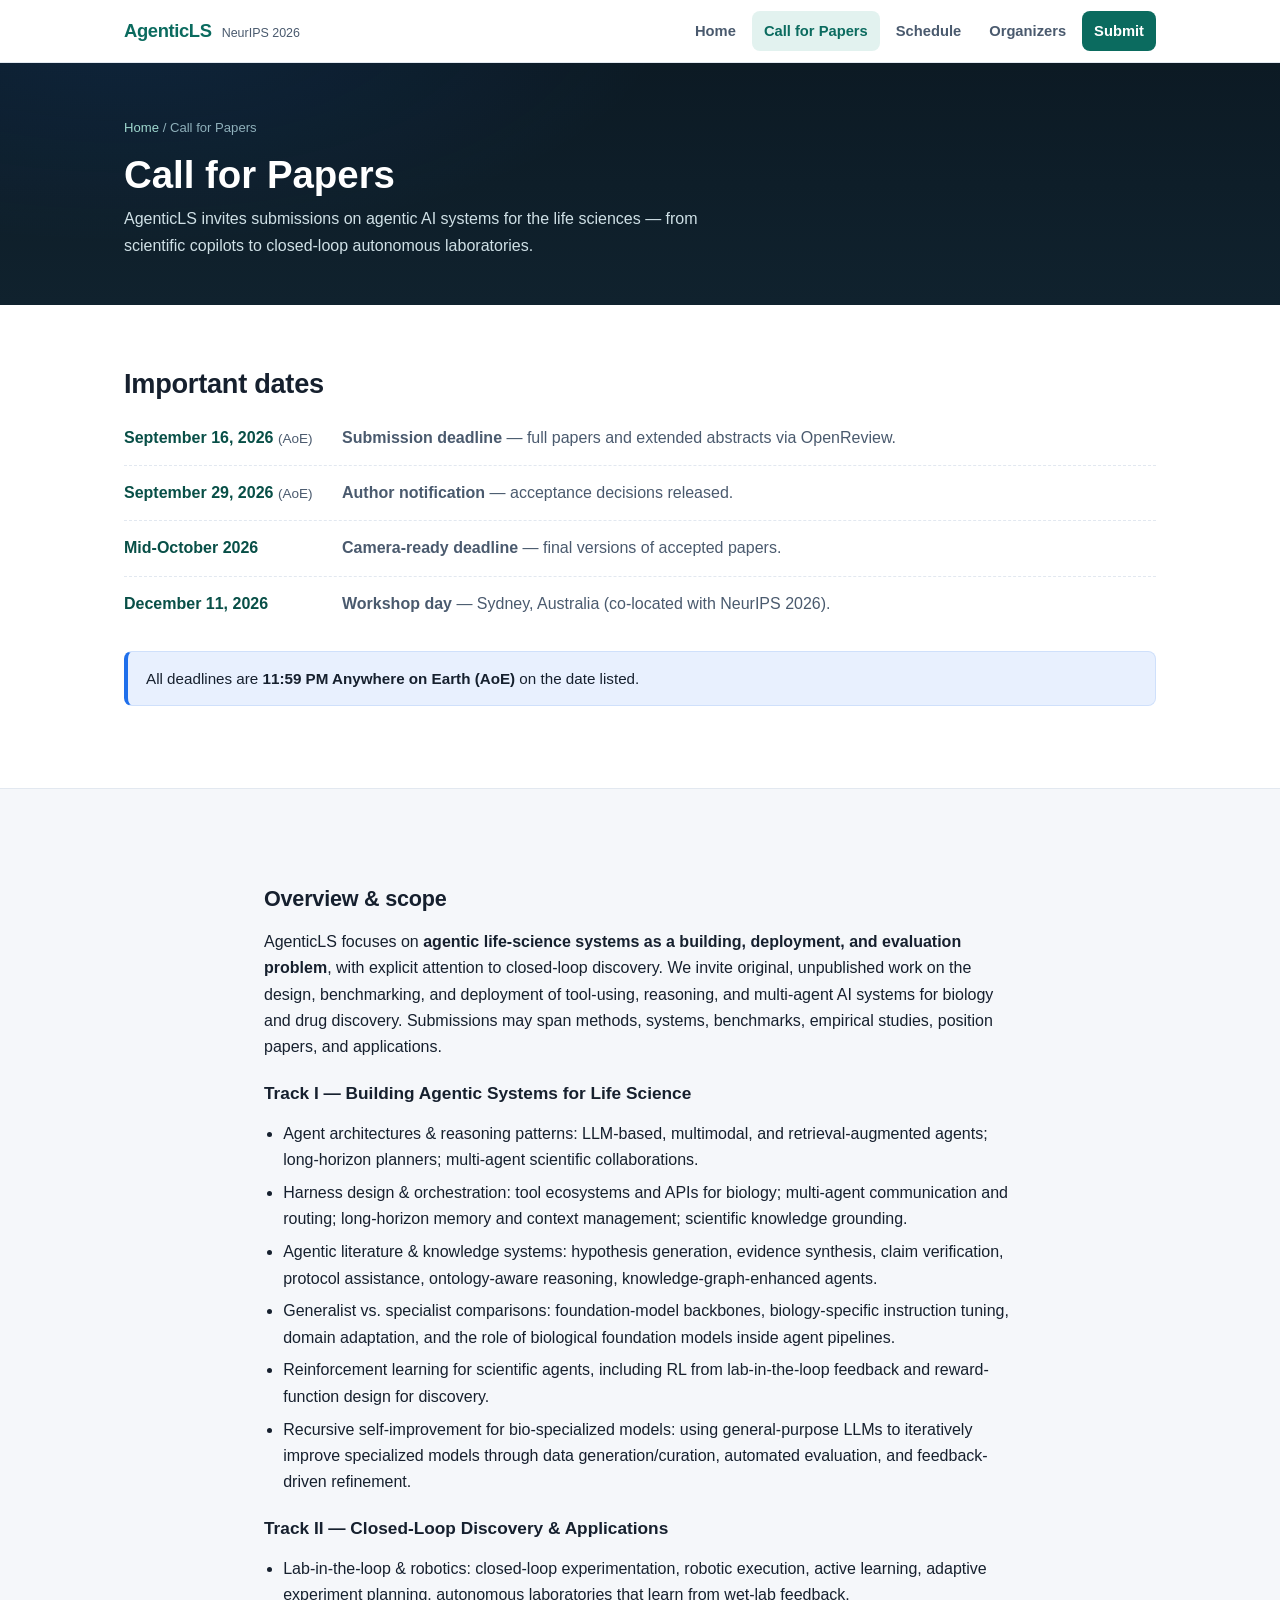
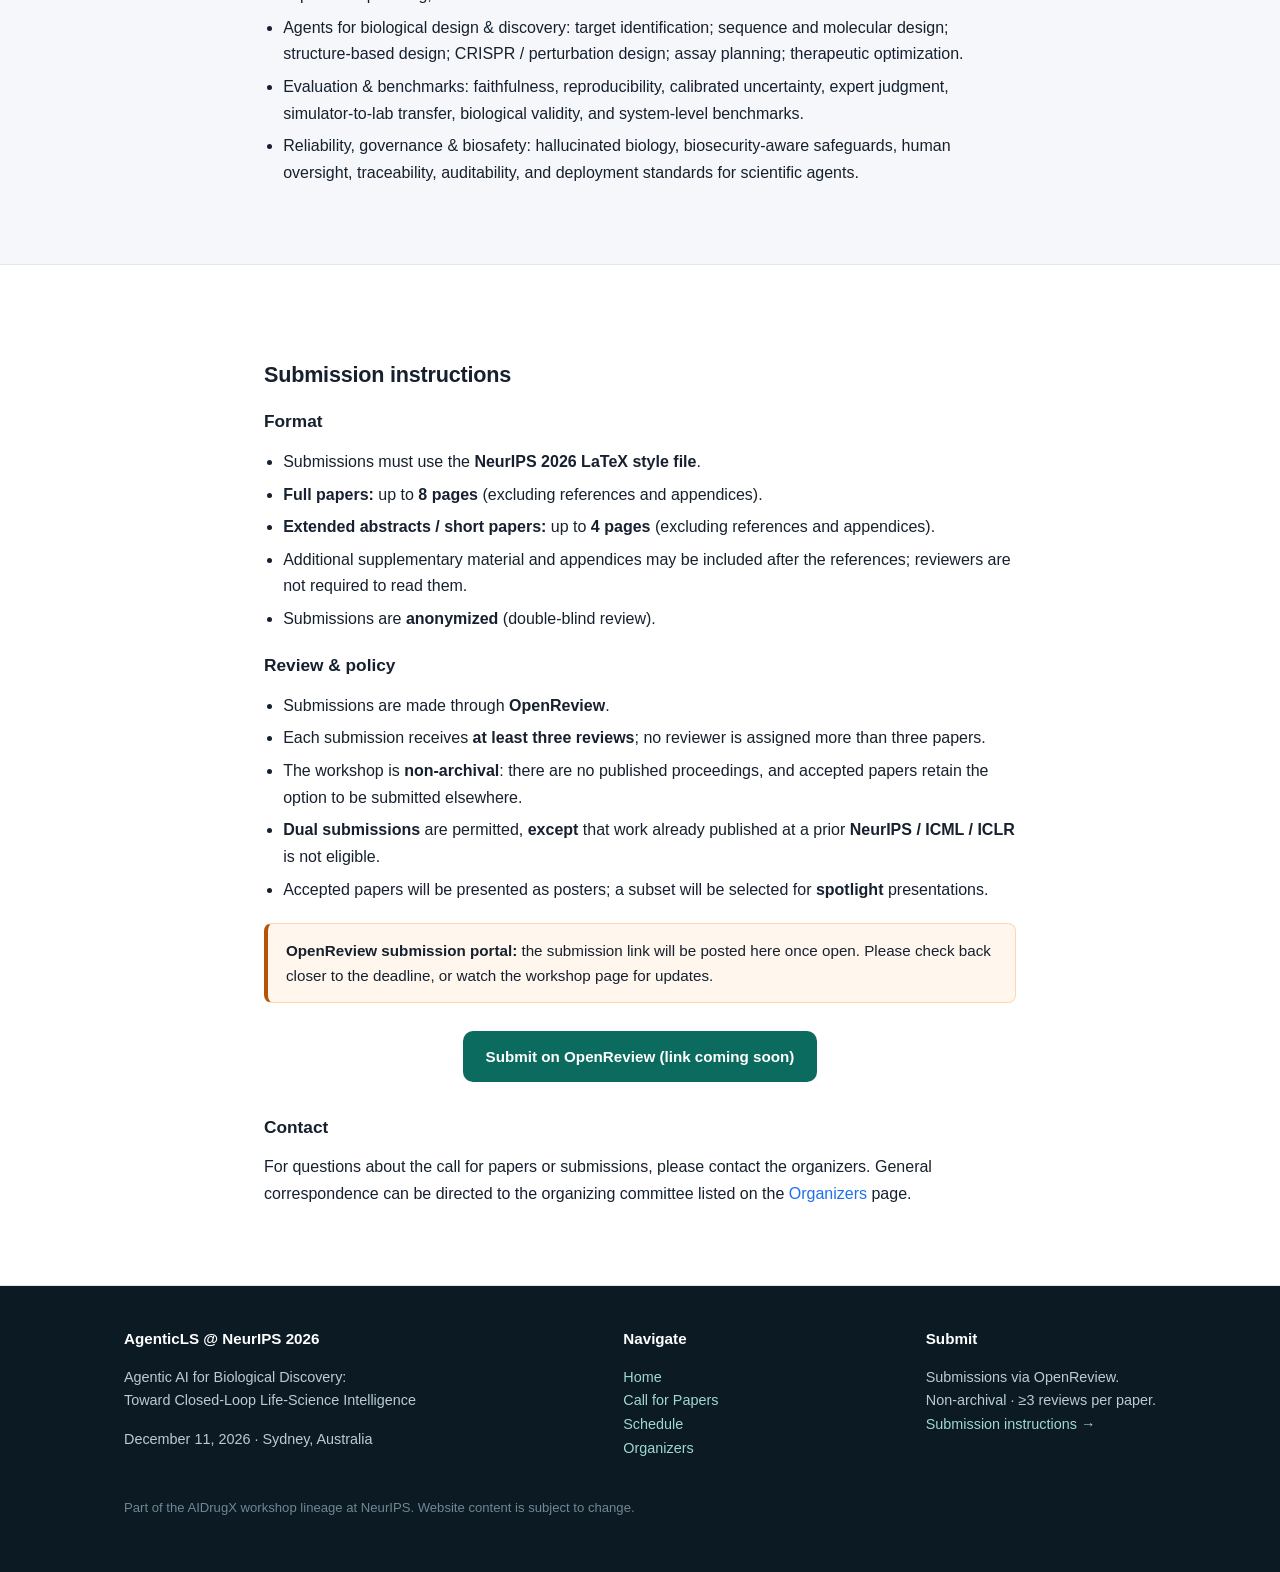
==== cfp.html @ ddc49405 "Add AgenticLS NeurIPS 2026 workshop website" ====
<!DOCTYPE html>
<html lang="en">
<head>
<meta charset="utf-8" />
<meta name="viewport" content="width=device-width, initial-scale=1" />
<title>Call for Papers — AgenticLS @ NeurIPS 2026</title>
<meta name="description" content="Call for Papers for AgenticLS, the NeurIPS 2026 workshop on Agentic AI for Biological Discovery. Submissions due September 16, 2026 (AoE)." />
<link rel="icon" href="assets/favicon.svg" type="image/svg+xml" />
<link rel="stylesheet" href="css/style.css" />
</head>
<body>

<!-- ===== NAV ===== -->
<header class="nav">
  <div class="nav-inner">
    <a class="brand" href="index.html">
      <span class="logo">AgenticLS</span>
      <span class="tag">NeurIPS 2026</span>
    </a>
    <button class="nav-toggle" aria-label="Menu" aria-expanded="false">&#9776;</button>
    <ul class="nav-links">
      <li><a href="index.html">Home</a></li>
      <li><a href="cfp.html">Call for Papers</a></li>
      <li><a href="schedule.html">Schedule</a></li>
      <li><a href="organizers.html">Organizers</a></li>
      <li class="nav-cta"><a href="cfp.html#submit">Submit</a></li>
    </ul>
  </div>
</header>

<!-- ===== PAGE HEAD ===== -->
<section class="page-head">
  <div class="wrap">
    <div class="breadcrumb"><a href="index.html">Home</a> / Call for Papers</div>
    <h1>Call for Papers</h1>
    <p>AgenticLS invites submissions on agentic AI systems for the life sciences — from scientific copilots to closed-loop autonomous laboratories.</p>
  </div>
</section>

<!-- ===== KEY DATES ===== -->
<section class="block">
  <div class="wrap">
    <h2 class="section-title">Important dates</h2>
    <ul class="timeline">
      <li>
        <div class="date">September 16, 2026 <span class="aoe">(AoE)</span></div>
        <div class="what"><b>Submission deadline</b> — full papers and extended abstracts via OpenReview.</div>
      </li>
      <li>
        <div class="date">September 29, 2026 <span class="aoe">(AoE)</span></div>
        <div class="what"><b>Author notification</b> — acceptance decisions released.</div>
      </li>
      <li>
        <div class="date">Mid-October 2026</div>
        <div class="what"><b>Camera-ready deadline</b> — final versions of accepted papers.</div>
      </li>
      <li>
        <div class="date">December 11, 2026</div>
        <div class="what"><b>Workshop day</b> — Sydney, Australia (co-located with NeurIPS 2026).</div>
      </li>
    </ul>
    <div class="notebox">All deadlines are <b>11:59 PM Anywhere on Earth (AoE)</b> on the date listed.</div>
  </div>
</section>

<!-- ===== SCOPE ===== -->
<section class="block alt">
  <div class="wrap prose">
    <h2 class="section-title">Overview &amp; scope</h2>
    <p>
      AgenticLS focuses on <b>agentic life-science systems as a building, deployment, and evaluation problem</b>,
      with explicit attention to closed-loop discovery. We invite original, unpublished work on the design,
      benchmarking, and deployment of tool-using, reasoning, and multi-agent AI systems for biology and drug
      discovery. Submissions may span methods, systems, benchmarks, empirical studies, position papers, and
      applications.
    </p>

    <h3>Track I — Building Agentic Systems for Life Science</h3>
    <ul>
      <li>Agent architectures &amp; reasoning patterns: LLM-based, multimodal, and retrieval-augmented agents; long-horizon planners; multi-agent scientific collaborations.</li>
      <li>Harness design &amp; orchestration: tool ecosystems and APIs for biology; multi-agent communication and routing; long-horizon memory and context management; scientific knowledge grounding.</li>
      <li>Agentic literature &amp; knowledge systems: hypothesis generation, evidence synthesis, claim verification, protocol assistance, ontology-aware reasoning, knowledge-graph-enhanced agents.</li>
      <li>Generalist vs. specialist comparisons: foundation-model backbones, biology-specific instruction tuning, domain adaptation, and the role of biological foundation models inside agent pipelines.</li>
      <li>Reinforcement learning for scientific agents, including RL from lab-in-the-loop feedback and reward-function design for discovery.</li>
      <li>Recursive self-improvement for bio-specialized models: using general-purpose LLMs to iteratively improve specialized models through data generation/curation, automated evaluation, and feedback-driven refinement.</li>
    </ul>

    <h3>Track II — Closed-Loop Discovery &amp; Applications</h3>
    <ul>
      <li>Lab-in-the-loop &amp; robotics: closed-loop experimentation, robotic execution, active learning, adaptive experiment planning, autonomous laboratories that learn from wet-lab feedback.</li>
      <li>Agents for biological design &amp; discovery: target identification; sequence and molecular design; structure-based design; CRISPR / perturbation design; assay planning; therapeutic optimization.</li>
      <li>Evaluation &amp; benchmarks: faithfulness, reproducibility, calibrated uncertainty, expert judgment, simulator-to-lab transfer, biological validity, and system-level benchmarks.</li>
      <li>Reliability, governance &amp; biosafety: hallucinated biology, biosecurity-aware safeguards, human oversight, traceability, auditability, and deployment standards for scientific agents.</li>
    </ul>
  </div>
</section>

<!-- ===== SUBMISSION ===== -->
<section class="block" id="submit">
  <div class="wrap prose">
    <h2 class="section-title">Submission instructions</h2>

    <h3>Format</h3>
    <ul>
      <li>Submissions must use the <b>NeurIPS 2026 LaTeX style file</b>.</li>
      <li><b>Full papers:</b> up to <b>8 pages</b> (excluding references and appendices).</li>
      <li><b>Extended abstracts / short papers:</b> up to <b>4 pages</b> (excluding references and appendices).</li>
      <li>Additional supplementary material and appendices may be included after the references; reviewers are not required to read them.</li>
      <li>Submissions are <b>anonymized</b> (double-blind review).</li>
    </ul>

    <h3>Review &amp; policy</h3>
    <ul>
      <li>Submissions are made through <b>OpenReview</b>.</li>
      <li>Each submission receives <b>at least three reviews</b>; no reviewer is assigned more than three papers.</li>
      <li>The workshop is <b>non-archival</b>: there are no published proceedings, and accepted papers retain the option to be submitted elsewhere.</li>
      <li><b>Dual submissions</b> are permitted, <b>except</b> that work already published at a prior <b>NeurIPS / ICML / ICLR</b> is not eligible.</li>
      <li>Accepted papers will be presented as posters; a subset will be selected for <b>spotlight</b> presentations.</li>
    </ul>

    <div class="notebox warn">
      <b>OpenReview submission portal:</b> the submission link will be posted here once open. Please check back
      closer to the deadline, or watch the workshop page for updates.
    </div>

    <p class="center mt">
      <a class="btn btn-primary" href="#" aria-disabled="true">Submit on OpenReview (link coming soon)</a>
    </p>

    <h3 style="margin-top:2em;">Contact</h3>
    <p>For questions about the call for papers or submissions, please contact the organizers. General
    correspondence can be directed to the organizing committee listed on the
    <a href="organizers.html">Organizers</a> page.</p>
  </div>
</section>

<!-- ===== FOOTER ===== -->
<footer>
  <div class="wrap">
    <div class="cols">
      <div>
        <h4>AgenticLS @ NeurIPS 2026</h4>
        <p>Agentic AI for Biological Discovery:<br/>Toward Closed-Loop Life-Science Intelligence</p>
        <p>December 11, 2026 &middot; Sydney, Australia</p>
      </div>
      <div>
        <h4>Navigate</h4>
        <p><a href="index.html">Home</a><br/>
           <a href="cfp.html">Call for Papers</a><br/>
           <a href="schedule.html">Schedule</a><br/>
           <a href="organizers.html">Organizers</a></p>
      </div>
      <div>
        <h4>Submit</h4>
        <p>Submissions via OpenReview.<br/>Non-archival &middot; ≥3 reviews per paper.<br/>
        <a href="cfp.html#submit">Submission instructions &rarr;</a></p>
      </div>
    </div>
    <p class="muted">Part of the AIDrugX workshop lineage at NeurIPS. Website content is subject to change.</p>
  </div>
</footer>

<script src="js/main.js"></script>
</body>
</html>
---- css/style.css ----
/* ============================================================
   AgenticLS — NeurIPS 2026 Workshop
   Stylesheet
   ============================================================ */

:root {
  --bg: #ffffff;
  --bg-alt: #f5f7fa;
  --ink: #16202e;
  --ink-soft: #4a5a6e;
  --line: #e2e8f0;
  --brand: #0b6b5f;          /* teal-green: life science */
  --brand-dark: #084f47;
  --accent: #1f6feb;         /* blue: AI / agents */
  --accent-soft: #e8f0fe;
  --brand-soft: #e2f2ef;
  --warn: #b45309;
  --max: 1080px;
  --radius: 12px;
  --shadow: 0 1px 3px rgba(16, 32, 46, .08), 0 8px 24px rgba(16, 32, 46, .06);
  --font: -apple-system, BlinkMacSystemFont, "Segoe UI", Roboto, Helvetica, Arial, sans-serif;
}

* { box-sizing: border-box; }

html { scroll-behavior: smooth; scroll-padding-top: 80px; }

body {
  margin: 0;
  font-family: var(--font);
  color: var(--ink);
  background: var(--bg);
  line-height: 1.65;
  -webkit-font-smoothing: antialiased;
}

a { color: var(--accent); text-decoration: none; }
a:hover { text-decoration: underline; }

.wrap { max-width: var(--max); margin: 0 auto; padding: 0 24px; }

h1, h2, h3 { line-height: 1.25; color: var(--ink); }
h2.section-title {
  font-size: 1.7rem;
  margin: 0 0 .35em;
  letter-spacing: -.01em;
}
.section-lead { color: var(--ink-soft); max-width: 760px; margin: 0 0 1.8em; }

section.block { padding: 62px 0; border-bottom: 1px solid var(--line); }
section.block.alt { background: var(--bg-alt); }

/* ---------- Top navigation ---------- */
.nav {
  position: sticky; top: 0; z-index: 50;
  background: rgba(255,255,255,.92);
  backdrop-filter: saturate(150%) blur(8px);
  border-bottom: 1px solid var(--line);
}
.nav-inner {
  max-width: var(--max); margin: 0 auto; padding: 0 24px;
  display: flex; align-items: center; justify-content: space-between;
  height: 62px;
}
.brand { display: flex; align-items: baseline; gap: 10px; font-weight: 700; color: var(--ink); }
.brand:hover { text-decoration: none; }
.brand .logo { color: var(--brand); font-size: 1.15rem; letter-spacing: -.02em; }
.brand .tag { font-size: .78rem; color: var(--ink-soft); font-weight: 500; }
.nav-links { display: flex; align-items: center; gap: 4px; list-style: none; margin: 0; padding: 0; }
.nav-links a {
  display: block; padding: 8px 12px; border-radius: 8px;
  color: var(--ink-soft); font-weight: 600; font-size: .92rem;
}
.nav-links a:hover { background: var(--bg-alt); color: var(--ink); text-decoration: none; }
.nav-links a.active { color: var(--brand); background: var(--brand-soft); }
.nav-cta a {
  background: var(--brand); color: #fff;
}
.nav-cta a:hover { background: var(--brand-dark); color: #fff; }
.nav-toggle {
  display: none; background: none; border: 0; cursor: pointer;
  font-size: 1.5rem; color: var(--ink); padding: 4px 8px;
}

@media (max-width: 780px) {
  .nav-toggle { display: block; }
  .nav-links {
    position: absolute; top: 62px; left: 0; right: 0;
    flex-direction: column; align-items: stretch; gap: 0;
    background: #fff; border-bottom: 1px solid var(--line);
    padding: 8px 16px 16px; box-shadow: var(--shadow);
    display: none;
  }
  .nav-links.open { display: flex; }
  .nav-links a { padding: 12px 10px; }
}

/* ---------- Hero ---------- */
.hero {
  position: relative;
  background:
    radial-gradient(1200px 500px at 15% -10%, rgba(31,111,235,.14), transparent 60%),
    radial-gradient(1000px 480px at 95% 0%, rgba(11,107,95,.16), transparent 55%),
    linear-gradient(180deg, #0c1a24 0%, #10222e 100%);
  color: #eaf2f5;
  padding: 84px 0 76px;
}
.hero .wrap { position: relative; z-index: 1; }
.hero .kicker {
  display: inline-block; font-weight: 700; letter-spacing: .06em;
  text-transform: uppercase; font-size: .76rem;
  color: #9fd8cf; background: rgba(11,107,95,.28);
  padding: 6px 12px; border-radius: 999px; margin-bottom: 18px;
}
.hero h1 {
  color: #fff; font-size: clamp(1.9rem, 4.4vw, 3rem);
  margin: 0 0 .3em; letter-spacing: -.02em; max-width: 15ch;
}
.hero .abbr { color: #7ee0d2; }
.hero .tagline { font-size: 1.12rem; color: #cfe0e6; max-width: 60ch; margin: 0 0 1.6em; }
.hero .facts { display: flex; flex-wrap: wrap; gap: 26px; margin: 0 0 30px; }
.hero .fact .label { font-size: .74rem; text-transform: uppercase; letter-spacing: .05em; color: #8fb0bb; }
.hero .fact .value { font-size: 1.05rem; font-weight: 700; color: #fff; }
.hero .btns { display: flex; flex-wrap: wrap; gap: 12px; }

.btn {
  display: inline-block; font-weight: 700; font-size: .95rem;
  padding: 12px 22px; border-radius: 10px; cursor: pointer;
  border: 1px solid transparent; transition: transform .05s ease;
}
.btn:hover { text-decoration: none; }
.btn:active { transform: translateY(1px); }
.btn-primary { background: var(--brand); color: #fff; }
.btn-primary:hover { background: var(--brand-dark); color: #fff; }
.btn-ghost { background: transparent; color: #eaf2f5; border-color: rgba(255,255,255,.35); }
.btn-ghost:hover { background: rgba(255,255,255,.1); color: #fff; }
.btn-dark { background: var(--accent); color: #fff; }
.btn-dark:hover { background: #1a5fd0; color: #fff; }

/* ---------- Page header (interior pages) ---------- */
.page-head {
  background:
    radial-gradient(900px 380px at 10% -20%, rgba(31,111,235,.12), transparent 60%),
    linear-gradient(180deg, #0c1a24 0%, #10222e 100%);
  color: #eaf2f5; padding: 54px 0 46px;
}
.page-head h1 { color: #fff; margin: 0 0 .2em; font-size: clamp(1.7rem, 3.6vw, 2.4rem); }
.page-head p { color: #cfe0e6; margin: 0; max-width: 70ch; }
.breadcrumb { font-size: .82rem; color: #8fb0bb; margin-bottom: 12px; }
.breadcrumb a { color: #9fd8cf; }

/* ---------- Info callout / dates ---------- */
.callout {
  display: flex; flex-wrap: wrap; gap: 14px 40px;
  background: var(--brand-soft); border: 1px solid #bfe3dc;
  border-radius: var(--radius); padding: 20px 24px;
}
.callout .item .k { font-size: .74rem; text-transform: uppercase; letter-spacing: .05em; color: var(--brand-dark); font-weight: 700; }
.callout .item .v { font-weight: 600; }

/* ---------- Cards / question grid ---------- */
.grid { display: grid; gap: 20px; }
.grid.cols-3 { grid-template-columns: repeat(3, 1fr); }
.grid.cols-2 { grid-template-columns: repeat(2, 1fr); }
@media (max-width: 860px) { .grid.cols-3 { grid-template-columns: 1fr; } .grid.cols-2 { grid-template-columns: 1fr; } }

.card {
  background: #fff; border: 1px solid var(--line);
  border-radius: var(--radius); padding: 22px 22px; box-shadow: var(--shadow);
}
.card h3 { margin: 0 0 .4em; font-size: 1.08rem; }
.card .num {
  display: inline-flex; align-items: center; justify-content: center;
  width: 30px; height: 30px; border-radius: 8px;
  background: var(--accent-soft); color: var(--accent); font-weight: 800;
  margin-bottom: 10px; font-size: .95rem;
}
.card p { margin: 0; color: var(--ink-soft); font-size: .95rem; }

/* ---------- Tracks / scope ---------- */
.track { background:#fff; border:1px solid var(--line); border-radius: var(--radius); padding: 24px; box-shadow: var(--shadow); }
.track h3 { margin: 0 0 .2em; color: var(--brand-dark); }
.track ul { margin: .6em 0 0; padding-left: 1.1em; }
.track li { margin: .35em 0; color: var(--ink-soft); font-size: .95rem; }
.track li b { color: var(--ink); }

/* ---------- People grids ---------- */
.people { display: grid; grid-template-columns: repeat(4, 1fr); gap: 26px 20px; }
.people.cols-3 { grid-template-columns: repeat(3, 1fr); }
@media (max-width: 900px) { .people { grid-template-columns: repeat(3, 1fr); } }
@media (max-width: 680px) { .people, .people.cols-3 { grid-template-columns: repeat(2, 1fr); } }

.person { text-align: center; }
.person .photo {
  width: 128px; height: 128px; border-radius: 50%;
  object-fit: cover; object-position: center top;
  margin: 0 auto 12px; display: block;
  border: 3px solid #fff; box-shadow: var(--shadow); background: var(--bg-alt);
}
.person .name { font-weight: 700; font-size: .98rem; }
.person .name a { color: var(--ink); }
.person .aff { font-size: .84rem; color: var(--ink-soft); margin-top: 2px; }
.person .role { font-size: .78rem; color: var(--brand); margin-top: 4px; font-weight: 600; }
.person .topic { font-size: .8rem; color: var(--ink-soft); margin-top: 6px; font-style: italic; }

/* ---------- Schedule table ---------- */
.schedule { width: 100%; border-collapse: collapse; background:#fff; border:1px solid var(--line); border-radius: var(--radius); overflow: hidden; box-shadow: var(--shadow); }
.schedule th, .schedule td { text-align: left; padding: 12px 16px; border-bottom: 1px solid var(--line); vertical-align: top; }
.schedule th { background: var(--bg-alt); font-size: .78rem; text-transform: uppercase; letter-spacing: .04em; color: var(--ink-soft); }
.schedule td.time { white-space: nowrap; font-variant-numeric: tabular-nums; font-weight: 600; color: var(--ink); width: 130px; }
.schedule tr.session td { background: var(--brand-soft); font-weight: 700; color: var(--brand-dark); }
.schedule tr.session td .sublabel { font-weight: 500; color: var(--brand-dark); opacity:.8; }
.schedule .who { font-weight: 600; }
.schedule .aff { color: var(--ink-soft); font-size: .88rem; }
.schedule .topic { color: var(--ink-soft); font-size: .88rem; }
@media (max-width: 720px) {
  .schedule, .schedule tbody, .schedule tr, .schedule td, .schedule th { display: block; }
  .schedule thead { display: none; }
  .schedule tr { border-bottom: 1px solid var(--line); padding: 6px 0; }
  .schedule td { border: 0; padding: 3px 16px; }
  .schedule td.time { width: auto; color: var(--accent); }
}

/* ---------- CFP / prose ---------- */
.prose { max-width: 800px; }
.prose h2 { font-size: 1.35rem; margin: 1.6em 0 .5em; }
.prose h3 { font-size: 1.08rem; margin: 1.3em 0 .3em; }
.prose ul { padding-left: 1.2em; }
.prose li { margin: .4em 0; }
.prose p { color: var(--ink); }

.timeline { list-style: none; padding: 0; margin: 0; }
.timeline li {
  display: flex; gap: 18px; padding: 14px 0; border-bottom: 1px dashed var(--line);
}
.timeline li:last-child { border-bottom: 0; }
.timeline .date { min-width: 200px; font-weight: 700; color: var(--brand-dark); }
.timeline .date .aoe { font-weight: 500; color: var(--ink-soft); font-size: .85rem; }
.timeline .what { color: var(--ink-soft); }

.notebox {
  background: var(--accent-soft); border: 1px solid #cfe0fb;
  border-left: 4px solid var(--accent); border-radius: 8px;
  padding: 14px 18px; margin: 20px 0; font-size: .95rem;
}
.notebox.warn { background: #fff7ed; border-color: #fed7aa; border-left-color: var(--warn); }

/* ---------- Footer ---------- */
footer {
  background: #0c1a24; color: #b9ccd4; padding: 40px 0; font-size: .9rem;
}
footer a { color: #9fd8cf; }
footer .cols { display: flex; flex-wrap: wrap; gap: 30px 60px; justify-content: space-between; }
footer h4 { color: #fff; margin: 0 0 .5em; font-size: .95rem; }
footer .muted { color: #6f8894; font-size: .82rem; margin-top: 22px; }

/* ---------- misc ---------- */
.center { text-align: center; }
.mt { margin-top: 28px; }
.pill { display:inline-block; background: var(--accent-soft); color: var(--accent); font-weight:700; font-size:.78rem; padding: 3px 10px; border-radius: 999px; }
.divider-note { color: var(--ink-soft); font-size: .9rem; }
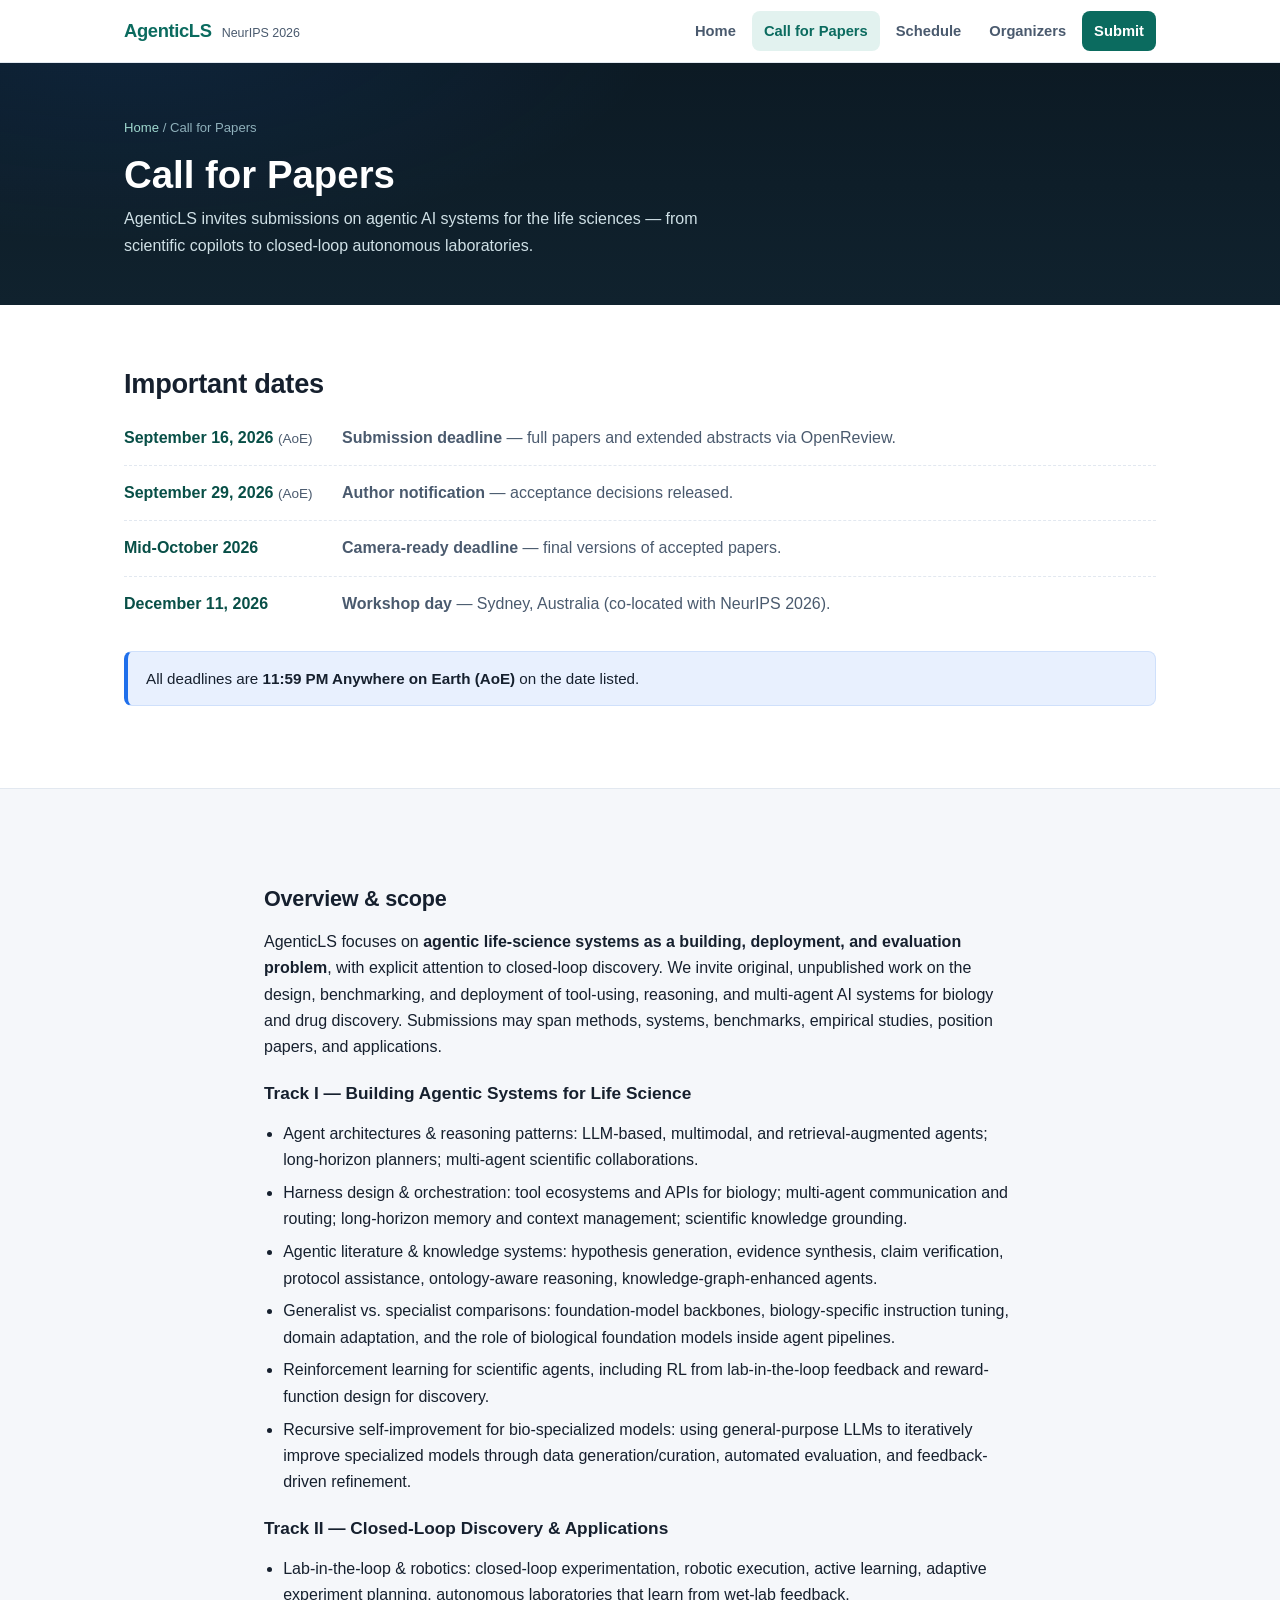
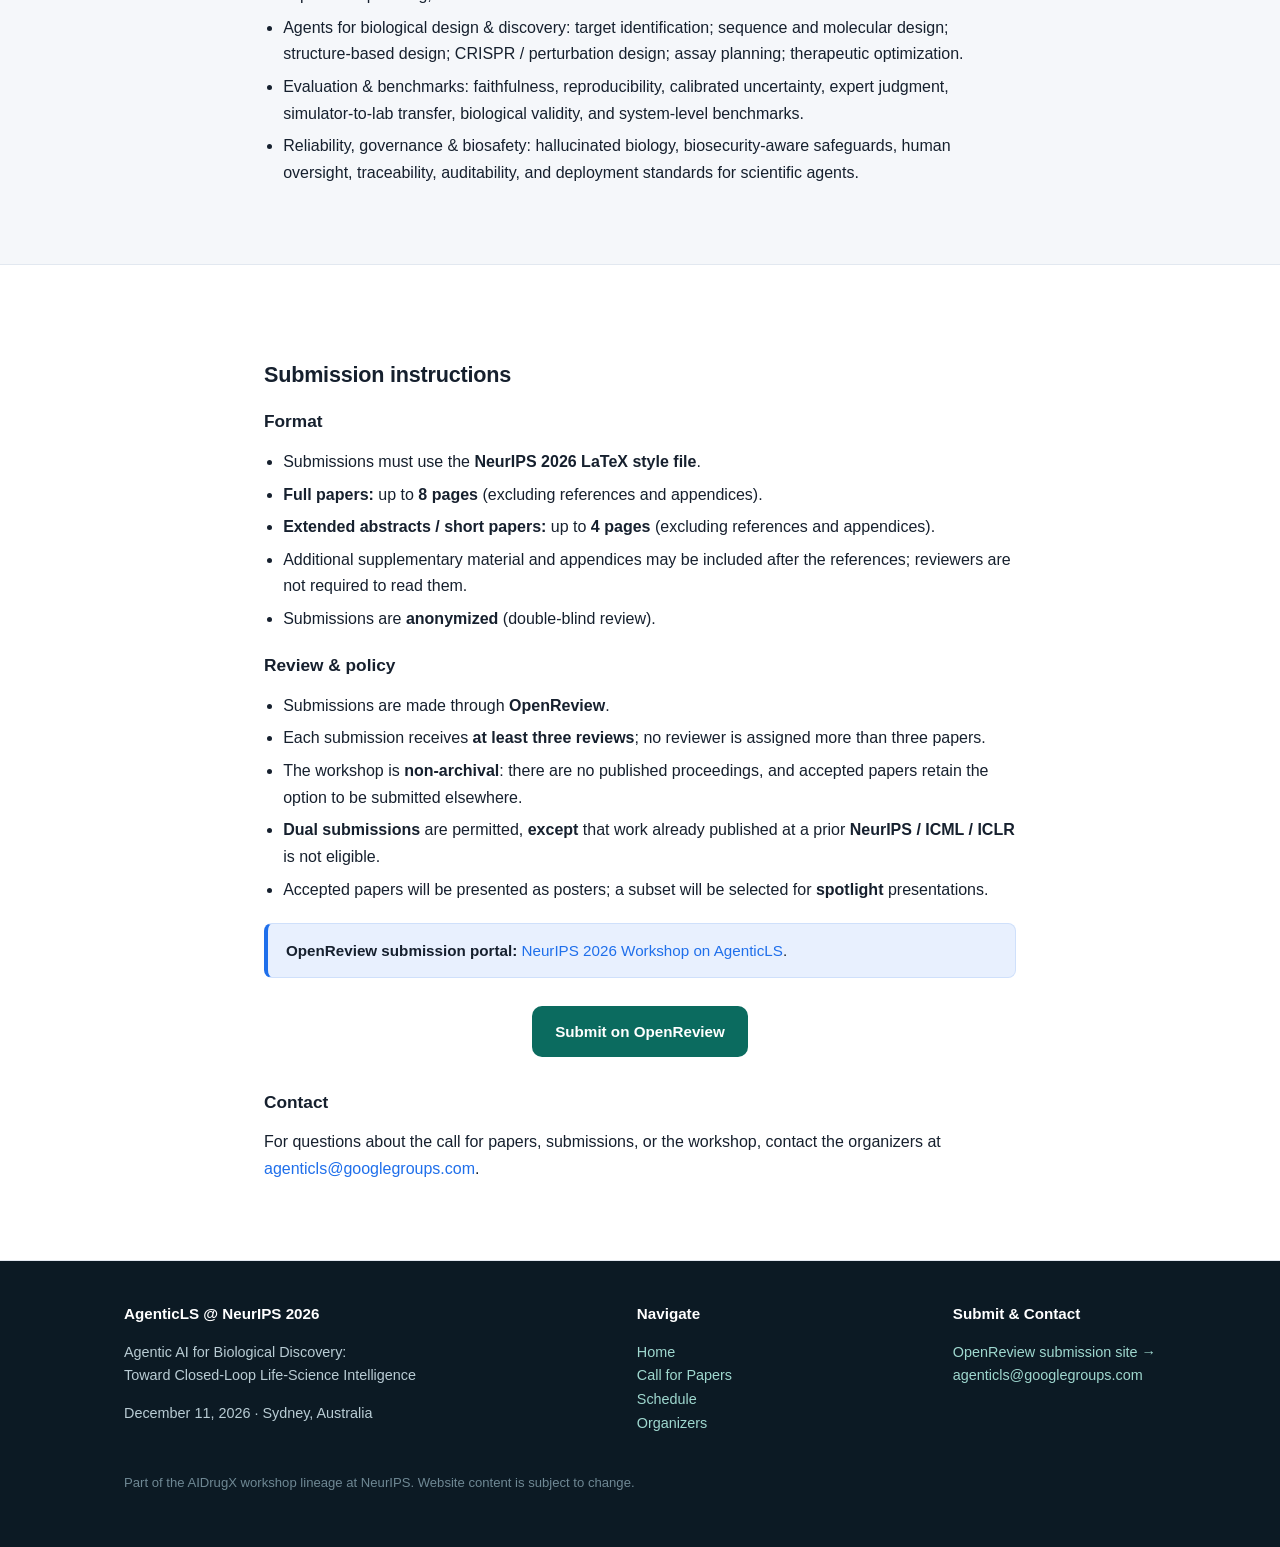
==== commit a8db6824: "Add OpenReview submission and organizer contact links" ====
--- a/cfp.html
+++ b/cfp.html
@@ -23,7 +23,7 @@
       <li><a href="cfp.html">Call for Papers</a></li>
       <li><a href="schedule.html">Schedule</a></li>
       <li><a href="organizers.html">Organizers</a></li>
-      <li class="nav-cta"><a href="cfp.html#submit">Submit</a></li>
+      <li class="nav-cta"><a href="https://openreview.net/group?id=NeurIPS.cc/2026/Workshop/AgenticLS">Submit</a></li>
     </ul>
   </div>
 </header>
@@ -118,19 +118,18 @@
       <li>Accepted papers will be presented as posters; a subset will be selected for <b>spotlight</b> presentations.</li>
     </ul>
 
-    <div class="notebox warn">
-      <b>OpenReview submission portal:</b> the submission link will be posted here once open. Please check back
-      closer to the deadline, or watch the workshop page for updates.
+    <div class="notebox">
+      <b>OpenReview submission portal:</b>
+      <a href="https://openreview.net/group?id=NeurIPS.cc/2026/Workshop/AgenticLS">NeurIPS 2026 Workshop on AgenticLS</a>.
     </div>
 
     <p class="center mt">
-      <a class="btn btn-primary" href="#" aria-disabled="true">Submit on OpenReview (link coming soon)</a>
+      <a class="btn btn-primary" href="https://openreview.net/group?id=NeurIPS.cc/2026/Workshop/AgenticLS">Submit on OpenReview</a>
     </p>
 
     <h3 style="margin-top:2em;">Contact</h3>
-    <p>For questions about the call for papers or submissions, please contact the organizers. General
-    correspondence can be directed to the organizing committee listed on the
-    <a href="organizers.html">Organizers</a> page.</p>
+    <p>For questions about the call for papers, submissions, or the workshop, contact the organizers at
+    <a href="mailto:agenticls@googlegroups.com">agenticls@googlegroups.com</a>.</p>
   </div>
 </section>
 
@@ -151,9 +150,9 @@
            <a href="organizers.html">Organizers</a></p>
       </div>
       <div>
-        <h4>Submit</h4>
-        <p>Submissions via OpenReview.<br/>Non-archival &middot; ≥3 reviews per paper.<br/>
-        <a href="cfp.html#submit">Submission instructions &rarr;</a></p>
+        <h4>Submit &amp; Contact</h4>
+        <p><a href="https://openreview.net/group?id=NeurIPS.cc/2026/Workshop/AgenticLS">OpenReview submission site &rarr;</a><br/>
+        <a href="mailto:agenticls@googlegroups.com">agenticls@googlegroups.com</a></p>
       </div>
     </div>
     <p class="muted">Part of the AIDrugX workshop lineage at NeurIPS. Website content is subject to change.</p>
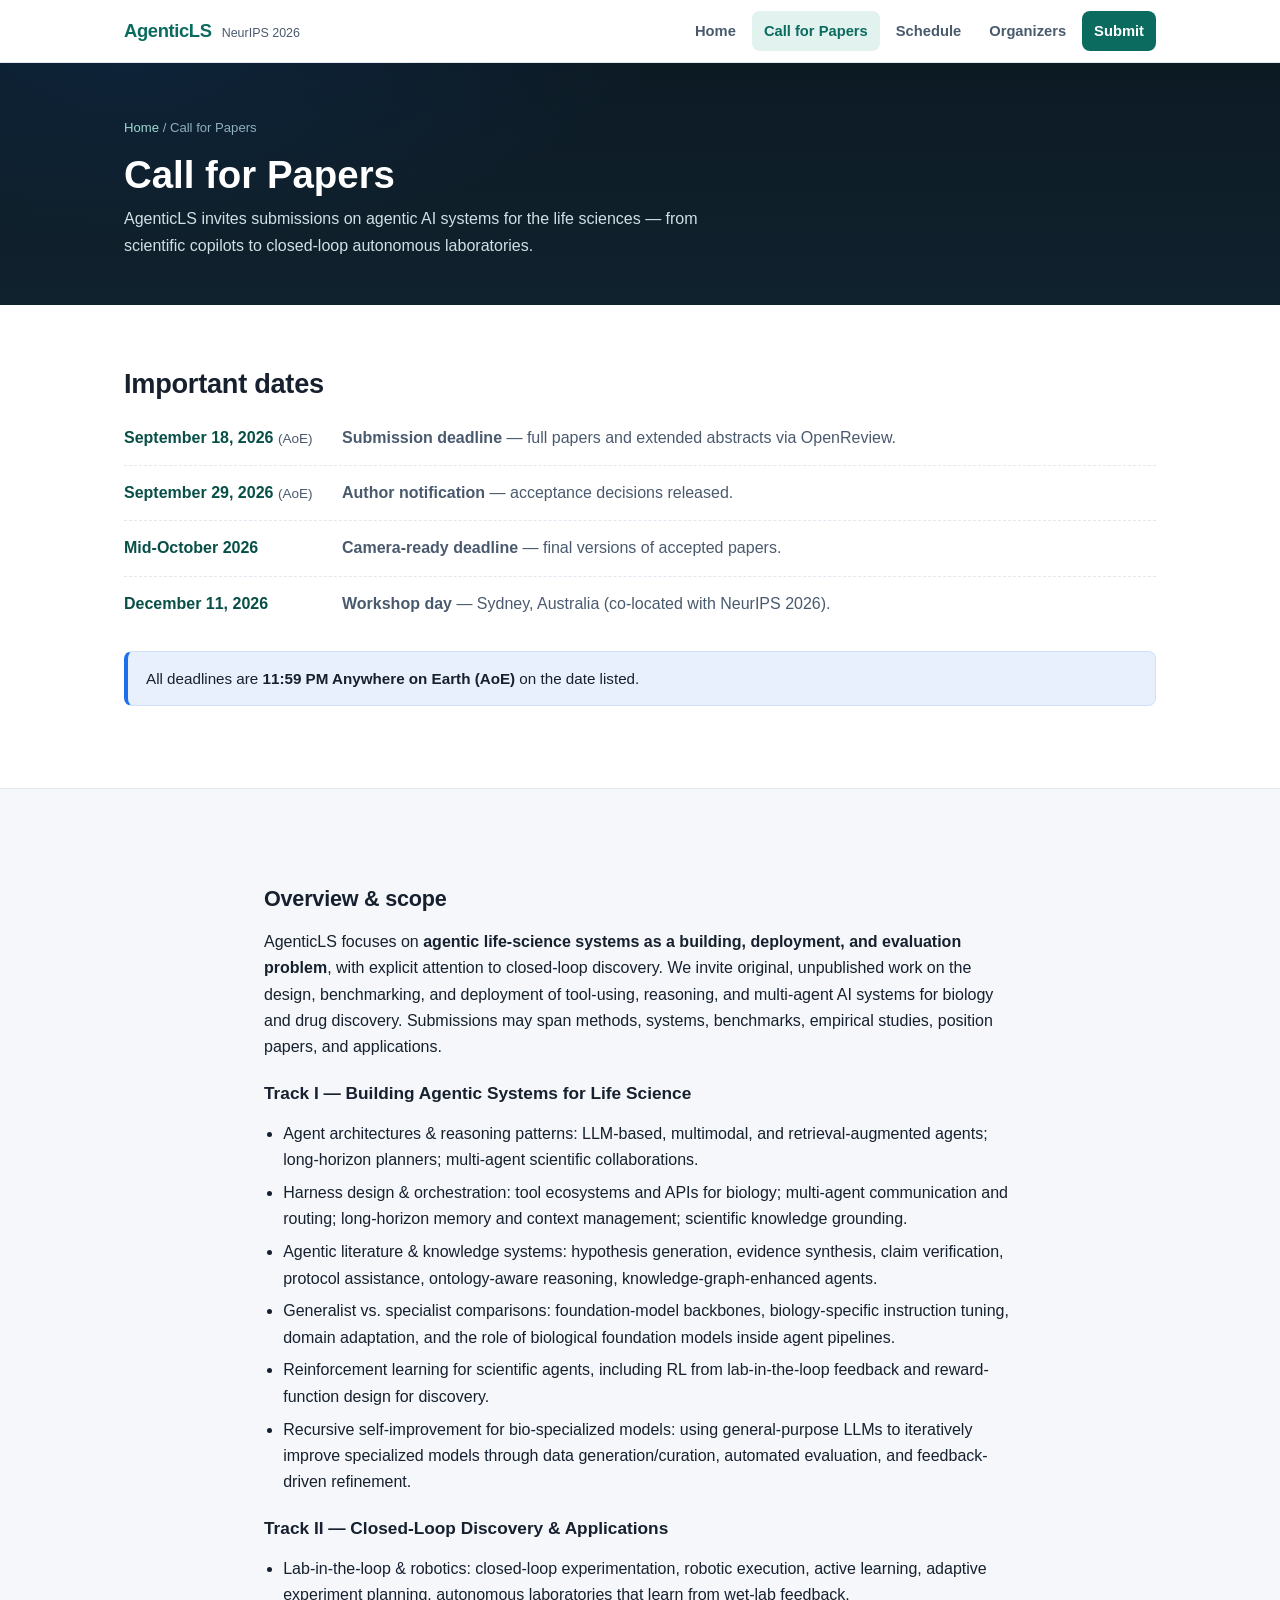
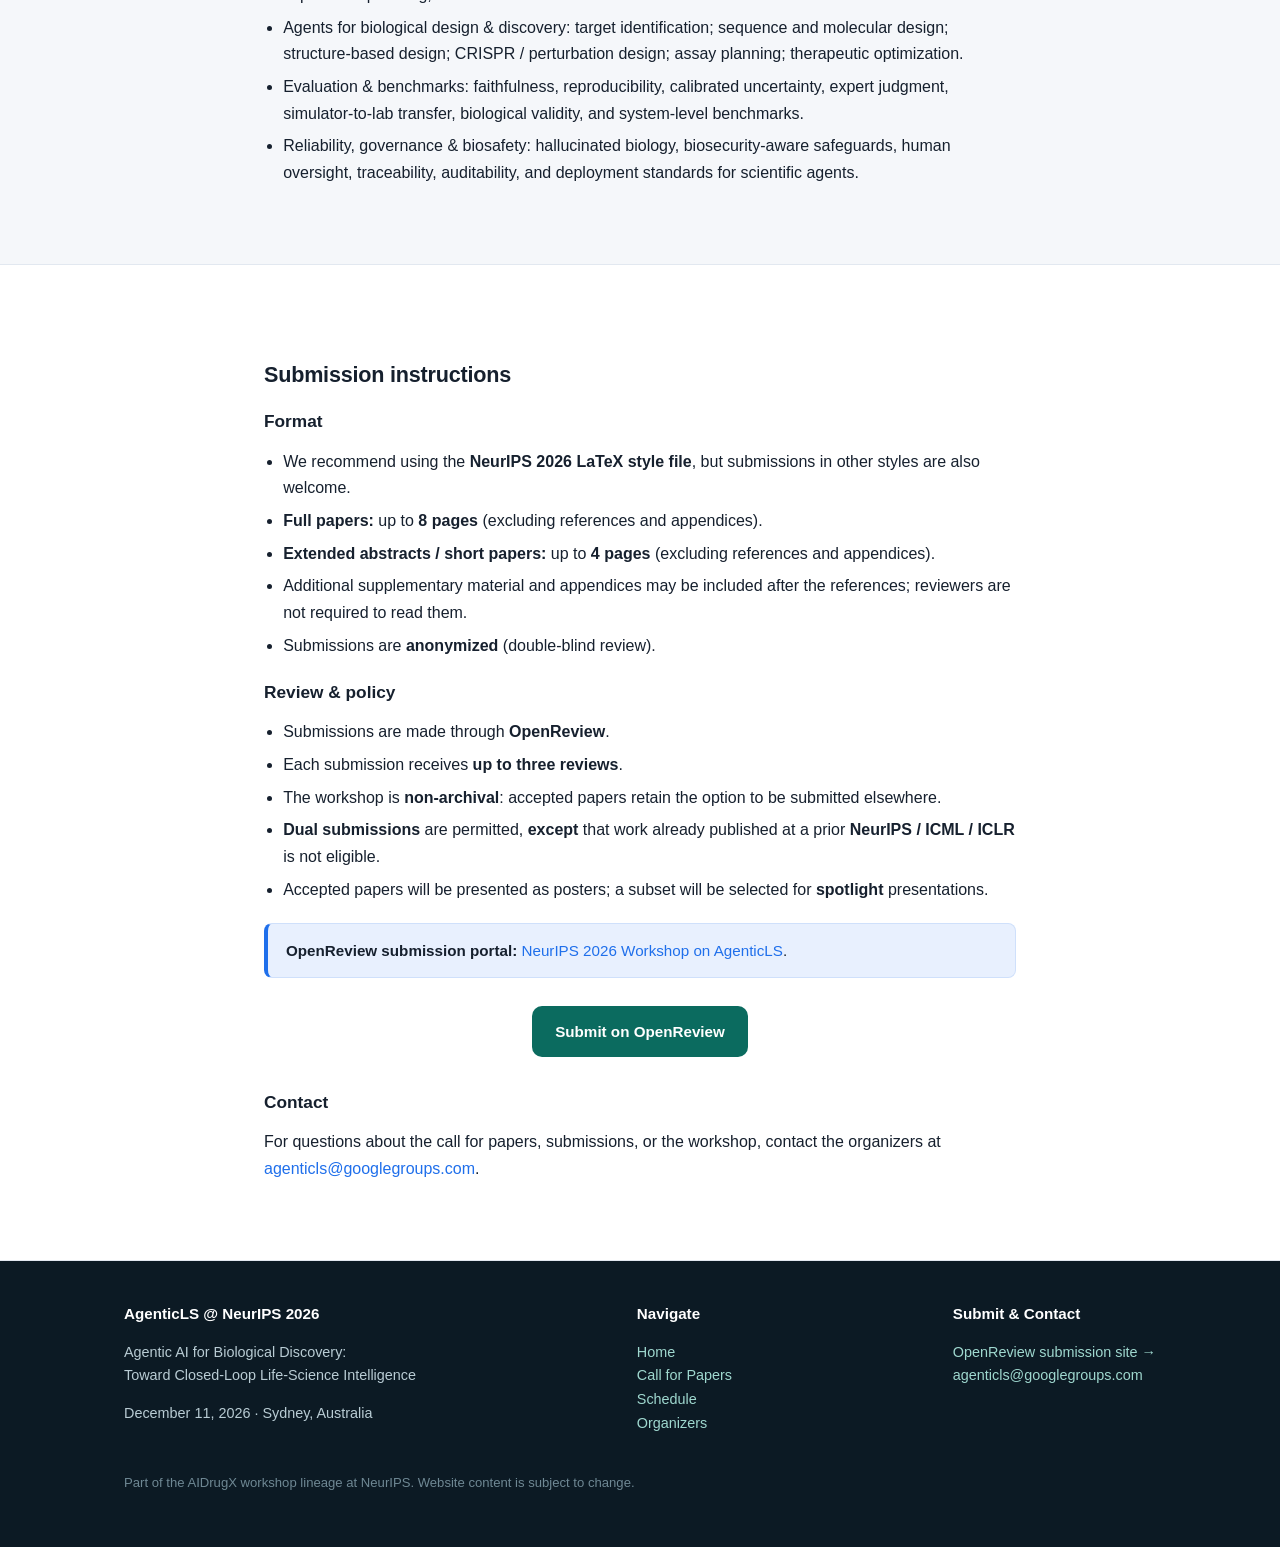
==== commit 8fcbdd11: "Update submission details and confirmed participants" ====
--- a/cfp.html
+++ b/cfp.html
@@ -4,7 +4,7 @@
 <meta charset="utf-8" />
 <meta name="viewport" content="width=device-width, initial-scale=1" />
 <title>Call for Papers — AgenticLS @ NeurIPS 2026</title>
-<meta name="description" content="Call for Papers for AgenticLS, the NeurIPS 2026 workshop on Agentic AI for Biological Discovery. Submissions due September 16, 2026 (AoE)." />
+<meta name="description" content="Call for Papers for AgenticLS, the NeurIPS 2026 workshop on Agentic AI for Biological Discovery. Submissions due September 18, 2026 (AoE)." />
 <link rel="icon" href="assets/favicon.svg" type="image/svg+xml" />
 <link rel="stylesheet" href="css/style.css" />
 </head>
@@ -43,7 +43,7 @@
     <h2 class="section-title">Important dates</h2>
     <ul class="timeline">
       <li>
-        <div class="date">September 16, 2026 <span class="aoe">(AoE)</span></div>
+        <div class="date">September 18, 2026 <span class="aoe">(AoE)</span></div>
         <div class="what"><b>Submission deadline</b> — full papers and extended abstracts via OpenReview.</div>
       </li>
       <li>
@@ -102,7 +102,7 @@
 
     <h3>Format</h3>
     <ul>
-      <li>Submissions must use the <b>NeurIPS 2026 LaTeX style file</b>.</li>
+      <li>We recommend using the <b>NeurIPS 2026 LaTeX style file</b>, but submissions in other styles are also welcome.</li>
       <li><b>Full papers:</b> up to <b>8 pages</b> (excluding references and appendices).</li>
       <li><b>Extended abstracts / short papers:</b> up to <b>4 pages</b> (excluding references and appendices).</li>
       <li>Additional supplementary material and appendices may be included after the references; reviewers are not required to read them.</li>
@@ -112,8 +112,8 @@
     <h3>Review &amp; policy</h3>
     <ul>
       <li>Submissions are made through <b>OpenReview</b>.</li>
-      <li>Each submission receives <b>at least three reviews</b>; no reviewer is assigned more than three papers.</li>
-      <li>The workshop is <b>non-archival</b>: there are no published proceedings, and accepted papers retain the option to be submitted elsewhere.</li>
+      <li>Each submission receives <b>up to three reviews</b>.</li>
+      <li>The workshop is <b>non-archival</b>: accepted papers retain the option to be submitted elsewhere.</li>
       <li><b>Dual submissions</b> are permitted, <b>except</b> that work already published at a prior <b>NeurIPS / ICML / ICLR</b> is not eligible.</li>
       <li>Accepted papers will be presented as posters; a subset will be selected for <b>spotlight</b> presentations.</li>
     </ul>
--- a/css/style.css
+++ b/css/style.css
@@ -107,10 +107,11 @@
 }
 .hero .wrap { position: relative; z-index: 1; }
 .hero .kicker {
-  display: inline-block; font-weight: 700; letter-spacing: .06em;
-  text-transform: uppercase; font-size: .76rem;
-  color: #9fd8cf; background: rgba(11,107,95,.28);
-  padding: 6px 12px; border-radius: 999px; margin-bottom: 18px;
+  display: inline-block; font-weight: 800; letter-spacing: .08em;
+  text-transform: uppercase; font-size: clamp(1rem, 2vw, 1.25rem);
+  color: #d5fff8; background: rgba(11,107,95,.52);
+  padding: 10px 18px; border: 1px solid rgba(126,224,210,.55);
+  border-radius: 999px; margin-bottom: 22px;
 }
 .hero h1 {
   color: #fff; font-size: clamp(1.9rem, 4.4vw, 3rem);
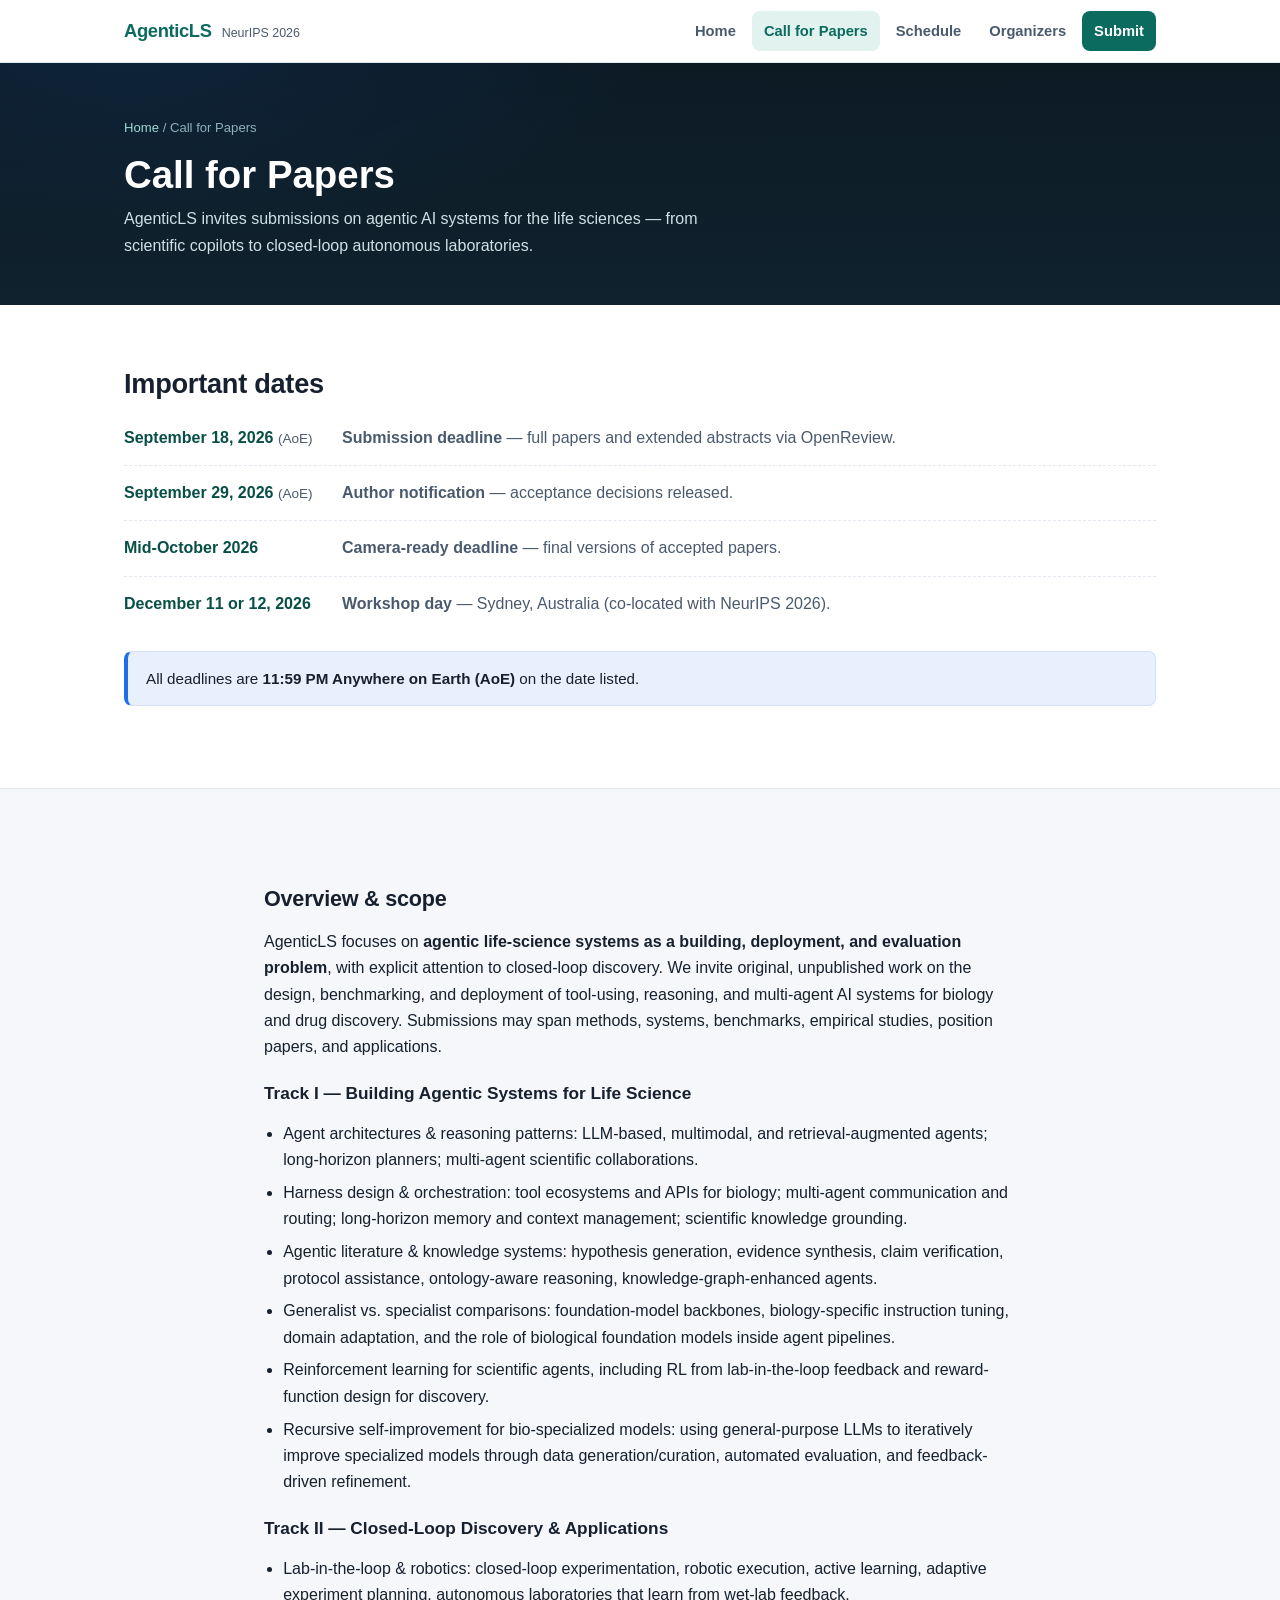
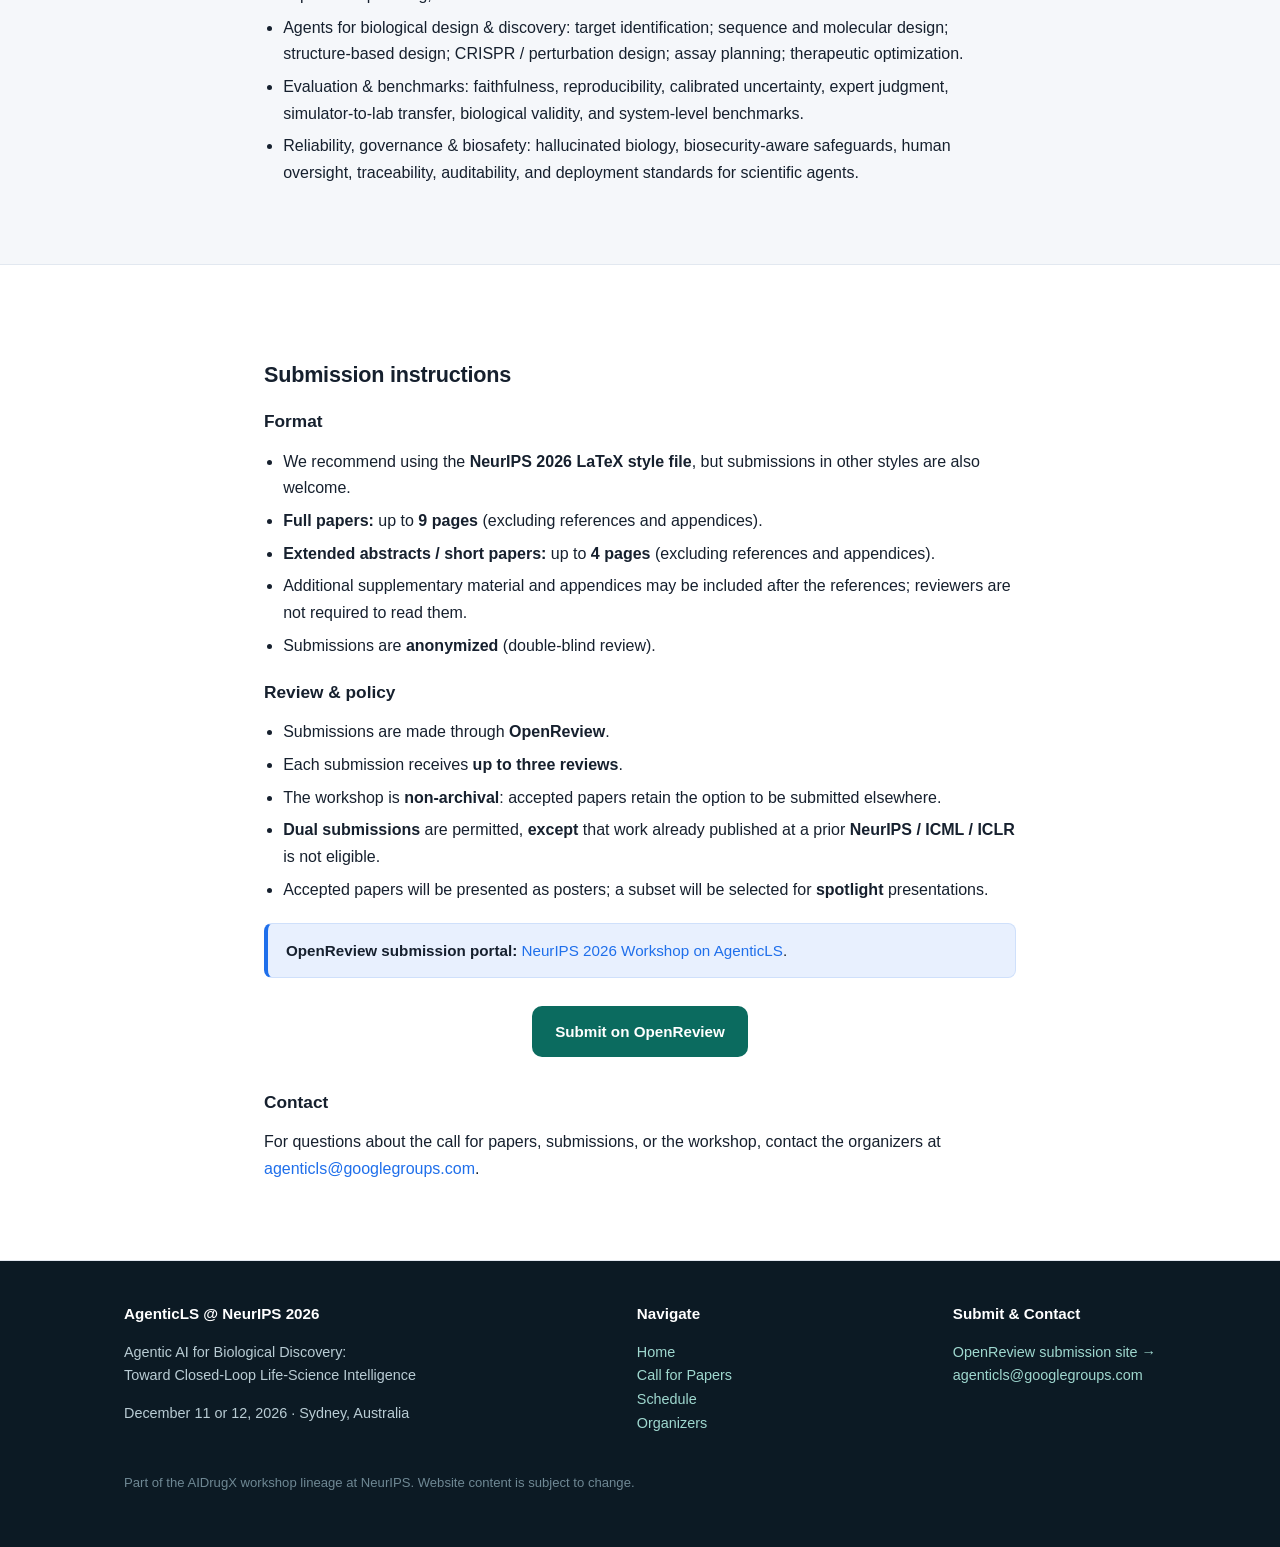
==== commit a27c0606: "Update workshop date, page limit, and poster details" ====
--- a/cfp.html
+++ b/cfp.html
@@ -55,7 +55,7 @@
         <div class="what"><b>Camera-ready deadline</b> — final versions of accepted papers.</div>
       </li>
       <li>
-        <div class="date">December 11, 2026</div>
+        <div class="date">December 11 or 12, 2026</div>
         <div class="what"><b>Workshop day</b> — Sydney, Australia (co-located with NeurIPS 2026).</div>
       </li>
     </ul>
@@ -103,7 +103,7 @@
     <h3>Format</h3>
     <ul>
       <li>We recommend using the <b>NeurIPS 2026 LaTeX style file</b>, but submissions in other styles are also welcome.</li>
-      <li><b>Full papers:</b> up to <b>8 pages</b> (excluding references and appendices).</li>
+      <li><b>Full papers:</b> up to <b>9 pages</b> (excluding references and appendices).</li>
       <li><b>Extended abstracts / short papers:</b> up to <b>4 pages</b> (excluding references and appendices).</li>
       <li>Additional supplementary material and appendices may be included after the references; reviewers are not required to read them.</li>
       <li>Submissions are <b>anonymized</b> (double-blind review).</li>
@@ -140,7 +140,7 @@
       <div>
         <h4>AgenticLS @ NeurIPS 2026</h4>
         <p>Agentic AI for Biological Discovery:<br/>Toward Closed-Loop Life-Science Intelligence</p>
-        <p>December 11, 2026 &middot; Sydney, Australia</p>
+        <p>December 11 or 12, 2026 &middot; Sydney, Australia</p>
       </div>
       <div>
         <h4>Navigate</h4>
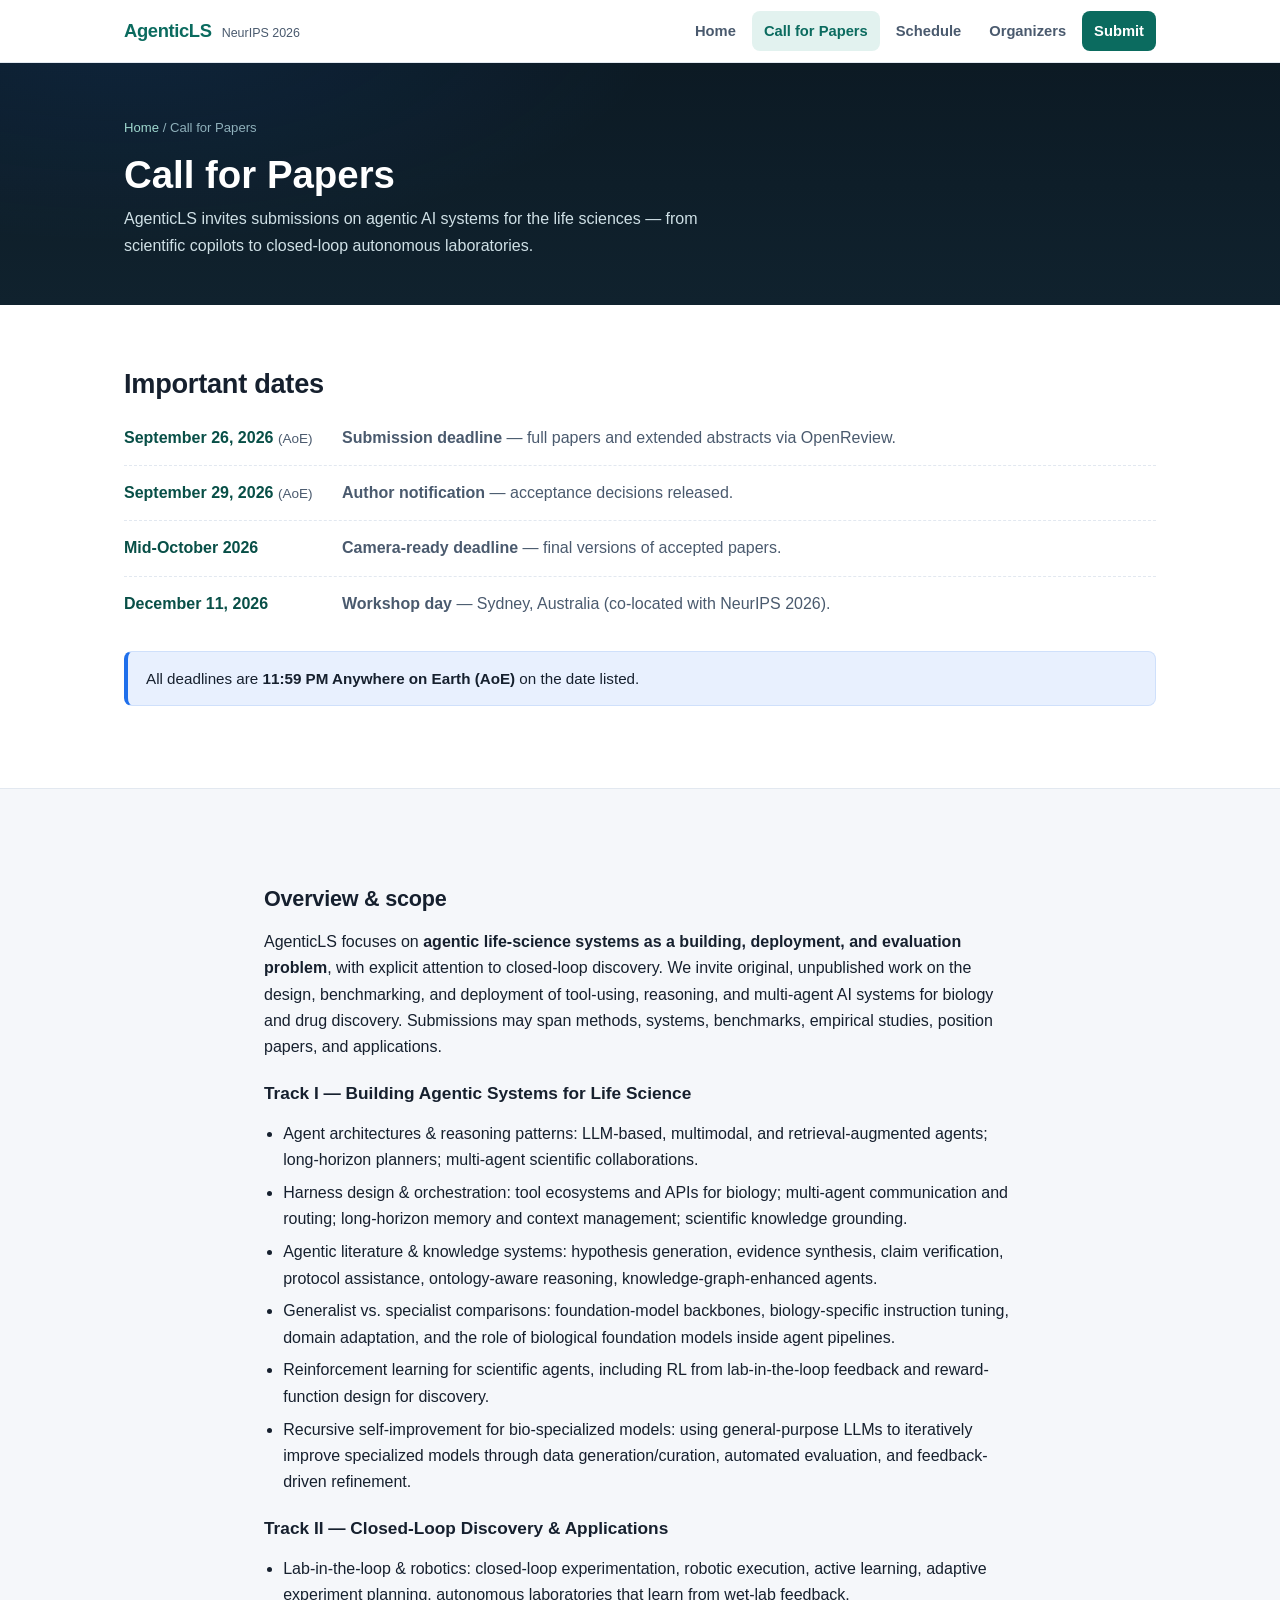
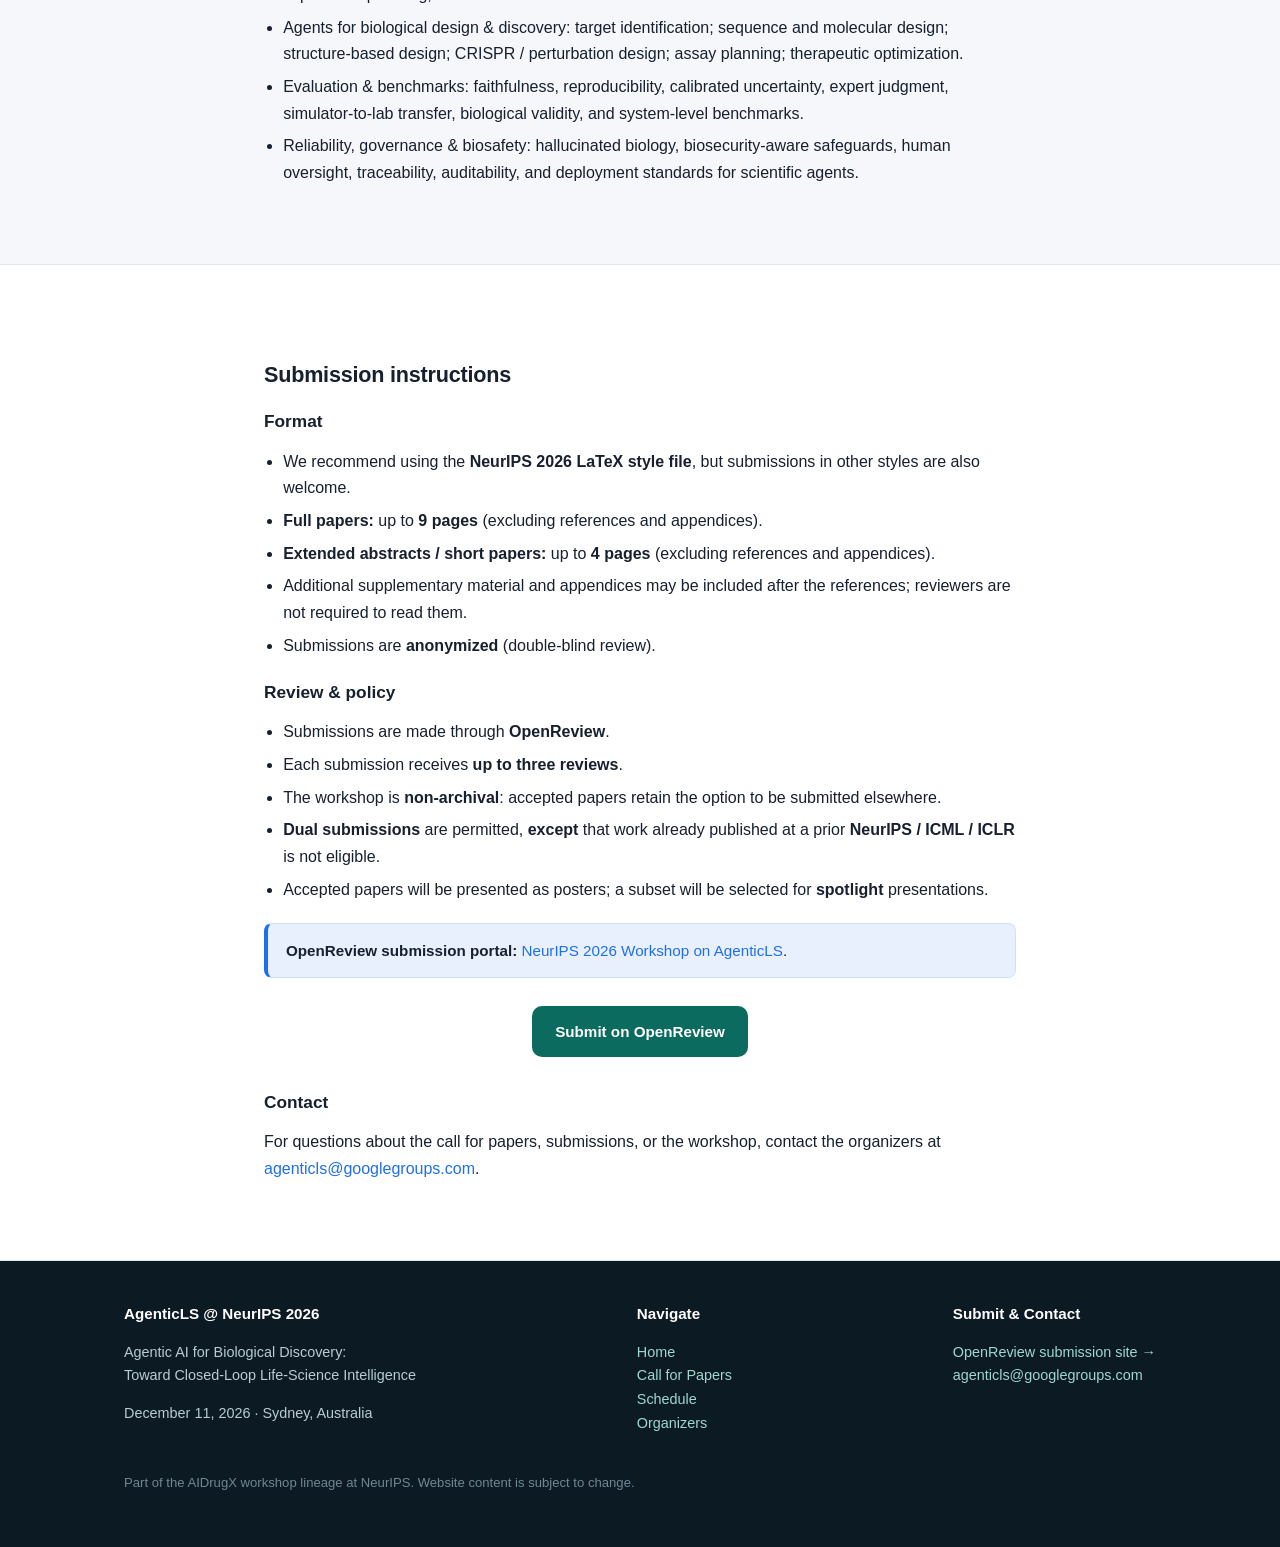
==== commit 7fa3e6c9: "Update submission deadline and workshop date" ====
--- a/cfp.html
+++ b/cfp.html
@@ -4,7 +4,7 @@
 <meta charset="utf-8" />
 <meta name="viewport" content="width=device-width, initial-scale=1" />
 <title>Call for Papers — AgenticLS @ NeurIPS 2026</title>
-<meta name="description" content="Call for Papers for AgenticLS, the NeurIPS 2026 workshop on Agentic AI for Biological Discovery. Submissions due September 18, 2026 (AoE)." />
+<meta name="description" content="Call for Papers for AgenticLS, the NeurIPS 2026 workshop on Agentic AI for Biological Discovery. Submissions due September 26, 2026 (AoE)." />
 <link rel="icon" href="assets/favicon.svg" type="image/svg+xml" />
 <link rel="stylesheet" href="css/style.css" />
 </head>
@@ -43,7 +43,7 @@
     <h2 class="section-title">Important dates</h2>
     <ul class="timeline">
       <li>
-        <div class="date">September 18, 2026 <span class="aoe">(AoE)</span></div>
+        <div class="date">September 26, 2026 <span class="aoe">(AoE)</span></div>
         <div class="what"><b>Submission deadline</b> — full papers and extended abstracts via OpenReview.</div>
       </li>
       <li>
@@ -55,7 +55,7 @@
         <div class="what"><b>Camera-ready deadline</b> — final versions of accepted papers.</div>
       </li>
       <li>
-        <div class="date">December 11 or 12, 2026</div>
+        <div class="date">December 11, 2026</div>
         <div class="what"><b>Workshop day</b> — Sydney, Australia (co-located with NeurIPS 2026).</div>
       </li>
     </ul>
@@ -140,7 +140,7 @@
       <div>
         <h4>AgenticLS @ NeurIPS 2026</h4>
         <p>Agentic AI for Biological Discovery:<br/>Toward Closed-Loop Life-Science Intelligence</p>
-        <p>December 11 or 12, 2026 &middot; Sydney, Australia</p>
+        <p>December 11, 2026 &middot; Sydney, Australia</p>
       </div>
       <div>
         <h4>Navigate</h4>
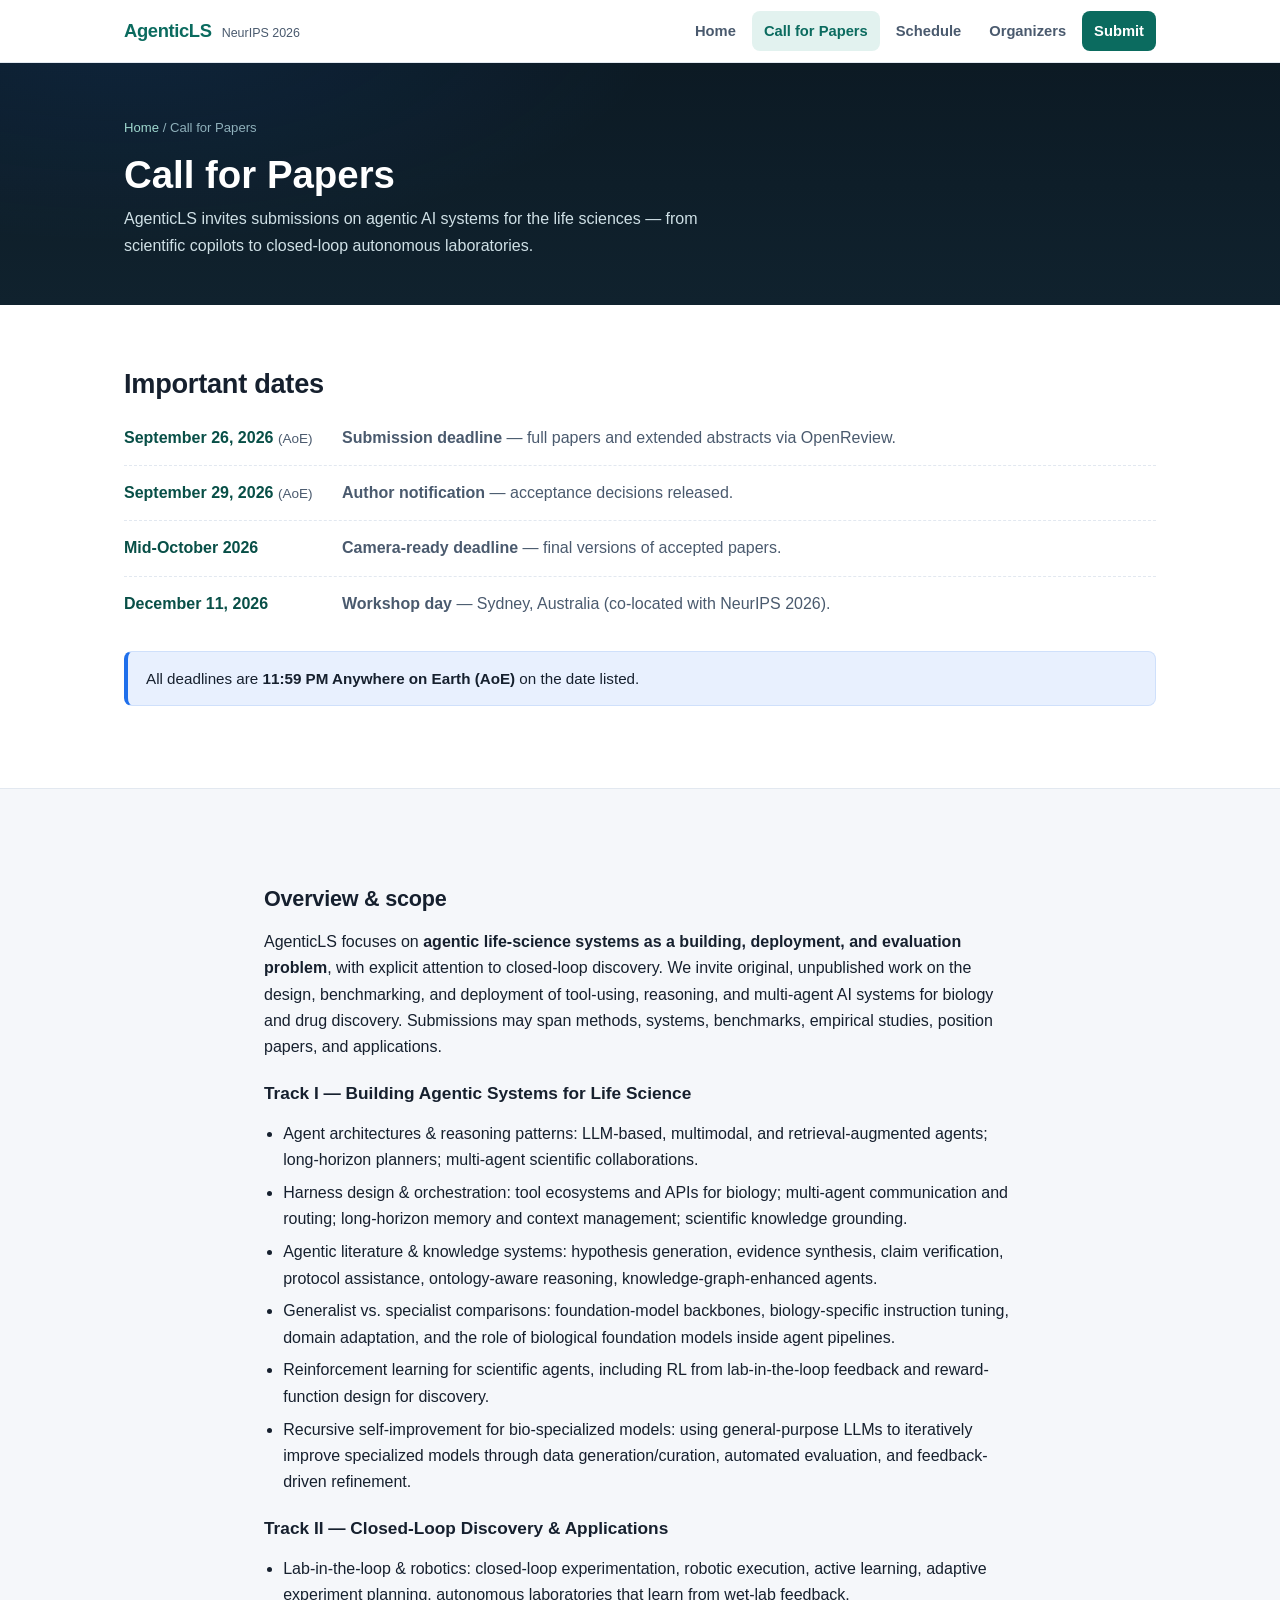
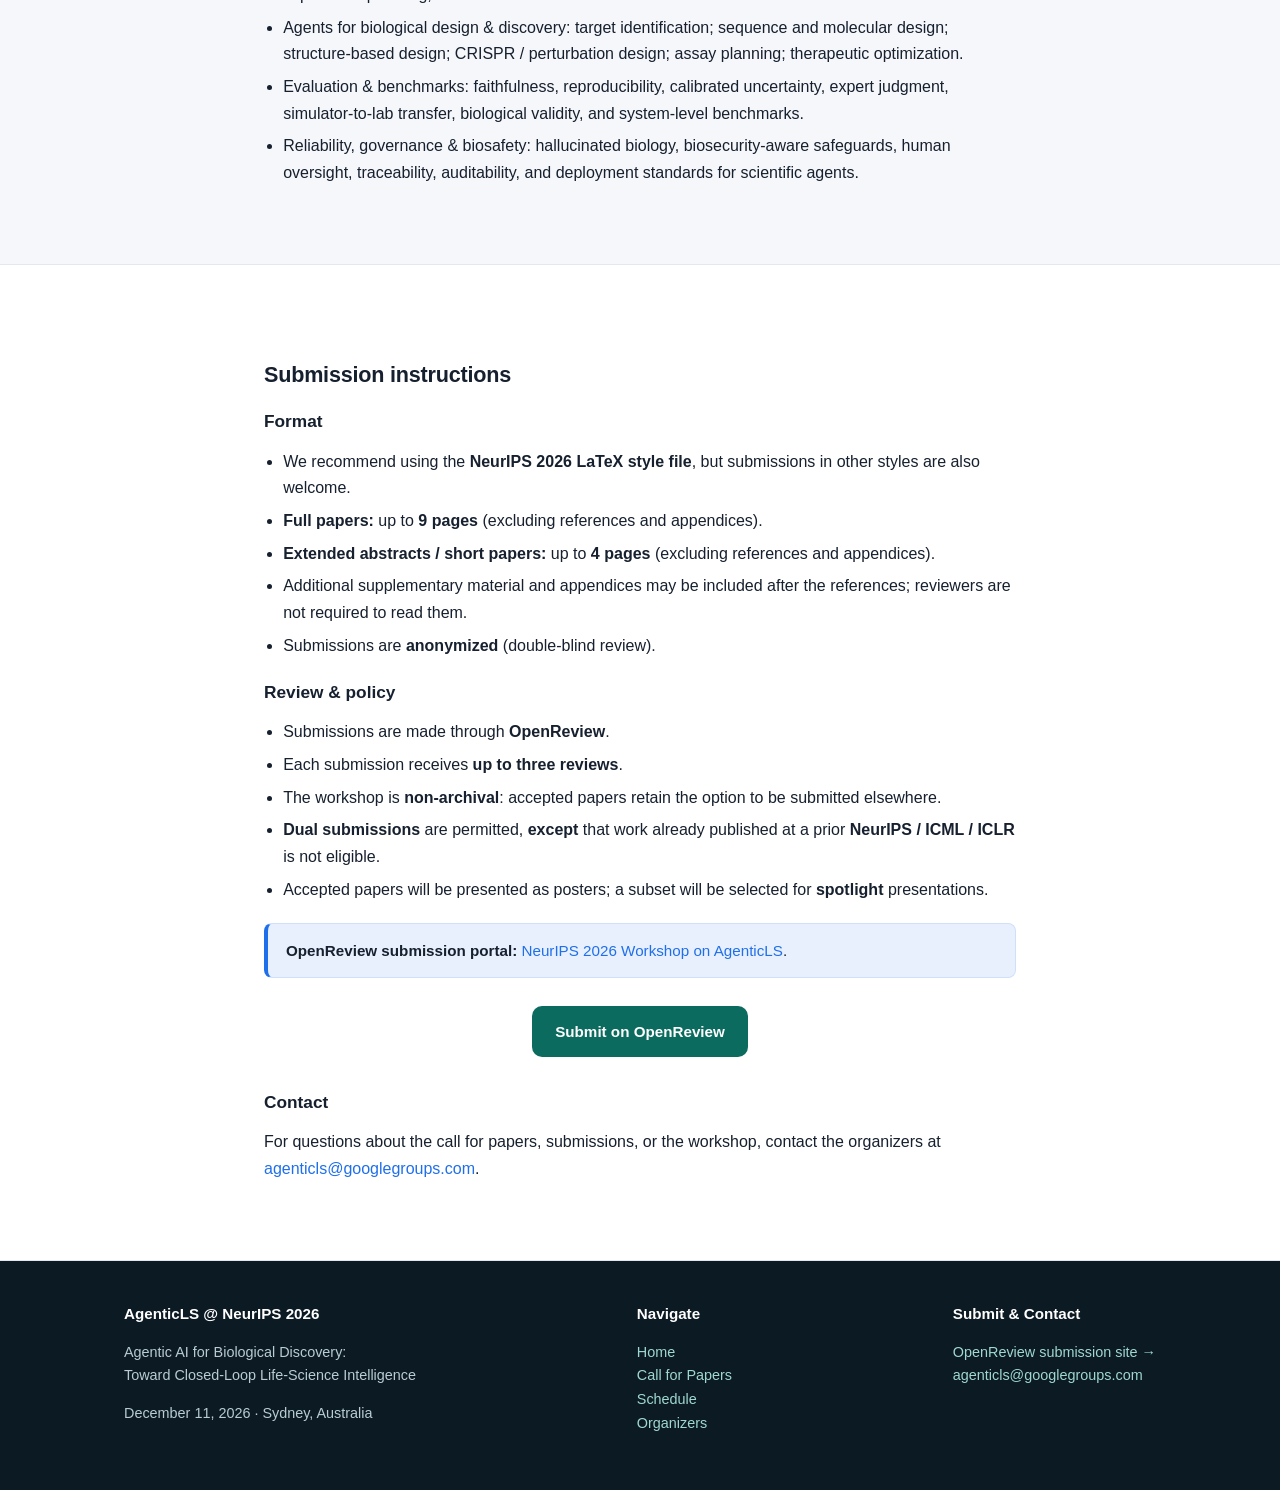
==== commit af9c1ed8: "Remove lineage text and align organizers in one row" ====
--- a/cfp.html
+++ b/cfp.html
@@ -155,7 +155,6 @@
         <a href="mailto:agenticls@googlegroups.com">agenticls@googlegroups.com</a></p>
       </div>
     </div>
-    <p class="muted">Part of the AIDrugX workshop lineage at NeurIPS. Website content is subject to change.</p>
   </div>
 </footer>
 
--- a/css/style.css
+++ b/css/style.css
@@ -188,8 +188,10 @@
 /* ---------- People grids ---------- */
 .people { display: grid; grid-template-columns: repeat(4, 1fr); gap: 26px 20px; }
 .people.cols-3 { grid-template-columns: repeat(3, 1fr); }
+.people.organizer-row { grid-template-columns: repeat(6, minmax(0, 1fr)); gap: 26px 12px; }
+@media (max-width: 1050px) { .people.organizer-row { grid-template-columns: repeat(3, 1fr); } }
 @media (max-width: 900px) { .people { grid-template-columns: repeat(3, 1fr); } }
-@media (max-width: 680px) { .people, .people.cols-3 { grid-template-columns: repeat(2, 1fr); } }
+@media (max-width: 680px) { .people, .people.cols-3, .people.organizer-row { grid-template-columns: repeat(2, 1fr); } }
 
 .person { text-align: center; }
 .person .photo {
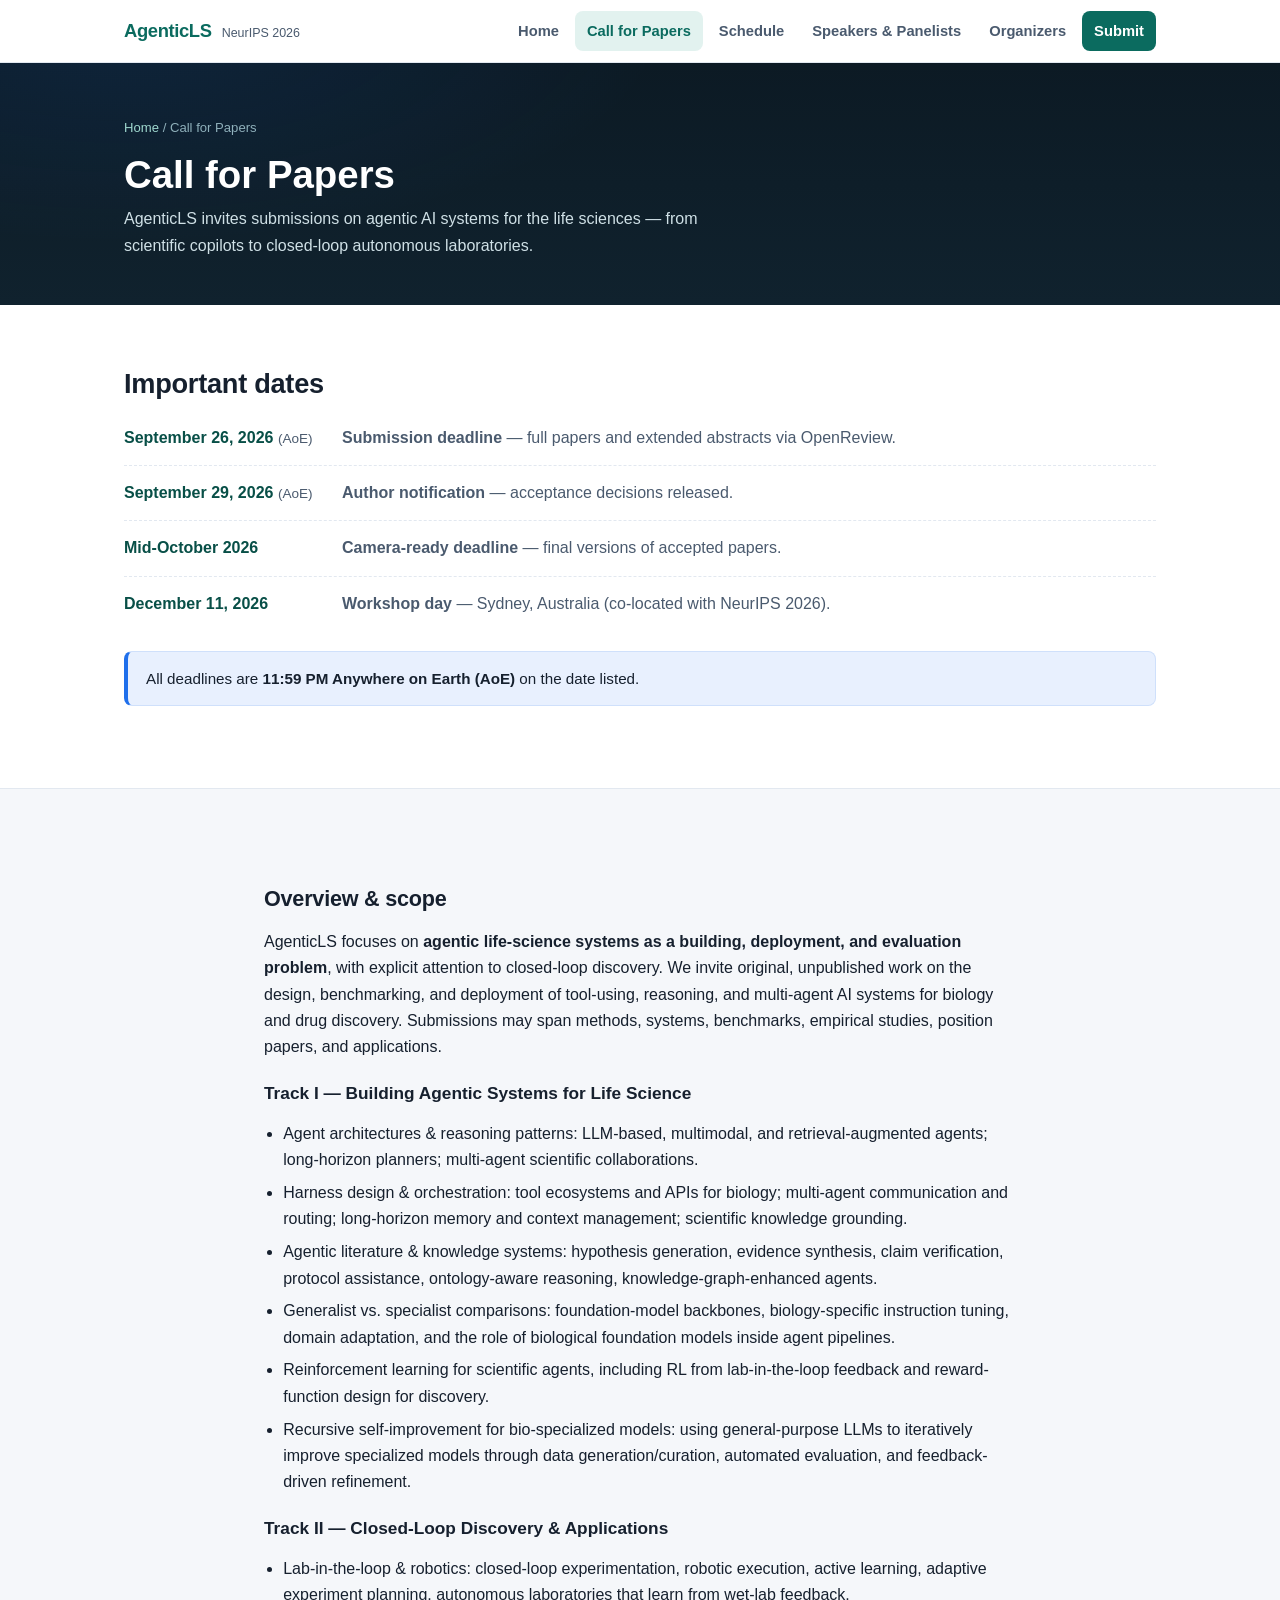
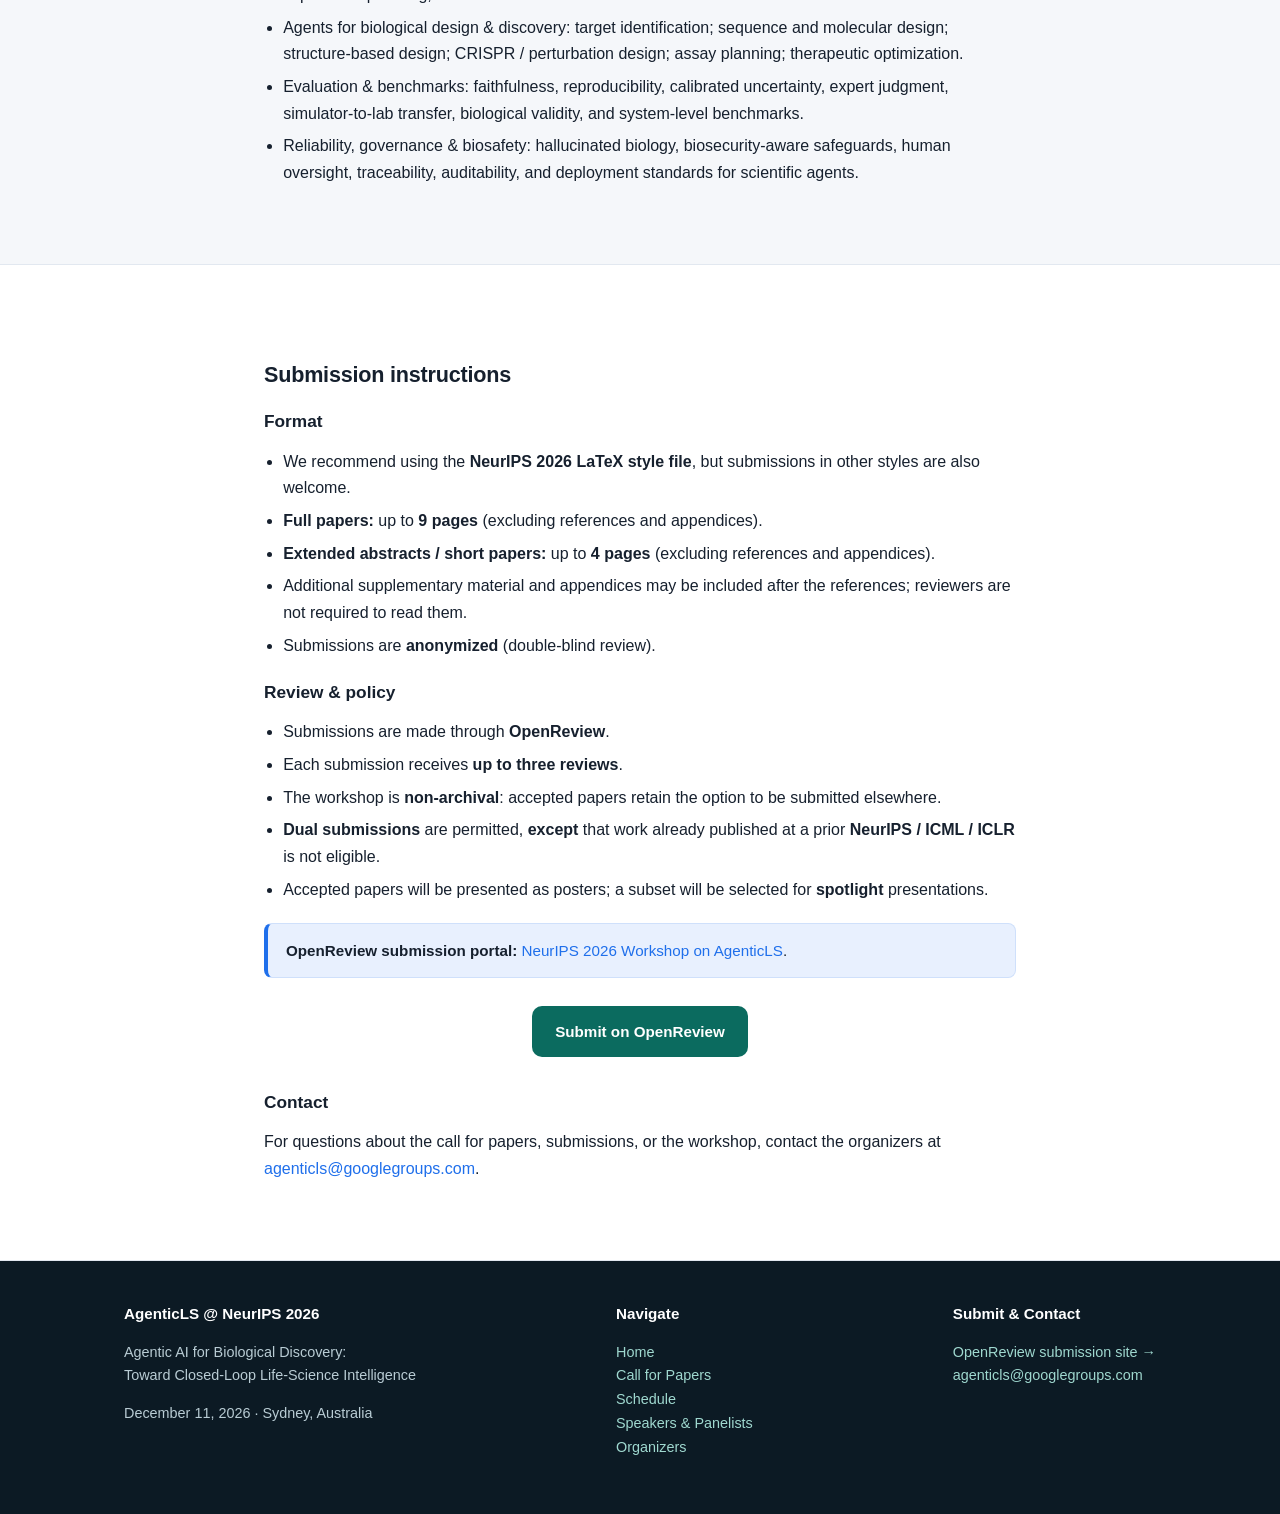
==== commit 38231cab: "Add speakers page and refine organizer layout" ====
--- a/cfp.html
+++ b/cfp.html
@@ -22,6 +22,7 @@
       <li><a href="index.html">Home</a></li>
       <li><a href="cfp.html">Call for Papers</a></li>
       <li><a href="schedule.html">Schedule</a></li>
+      <li><a href="speakers.html">Speakers &amp; Panelists</a></li>
       <li><a href="organizers.html">Organizers</a></li>
       <li class="nav-cta"><a href="https://openreview.net/group?id=NeurIPS.cc/2026/Workshop/AgenticLS">Submit</a></li>
     </ul>
@@ -147,6 +148,7 @@
         <p><a href="index.html">Home</a><br/>
            <a href="cfp.html">Call for Papers</a><br/>
            <a href="schedule.html">Schedule</a><br/>
+           <a href="speakers.html">Speakers &amp; Panelists</a><br/>
            <a href="organizers.html">Organizers</a></p>
       </div>
       <div>
--- a/css/style.css
+++ b/css/style.css
@@ -189,7 +189,6 @@
 .people { display: grid; grid-template-columns: repeat(4, 1fr); gap: 26px 20px; }
 .people.cols-3 { grid-template-columns: repeat(3, 1fr); }
 .people.organizer-row { grid-template-columns: repeat(6, minmax(0, 1fr)); gap: 26px 12px; }
-@media (max-width: 1050px) { .people.organizer-row { grid-template-columns: repeat(3, 1fr); } }
 @media (max-width: 900px) { .people { grid-template-columns: repeat(3, 1fr); } }
 @media (max-width: 680px) { .people, .people.cols-3, .people.organizer-row { grid-template-columns: repeat(2, 1fr); } }
 
